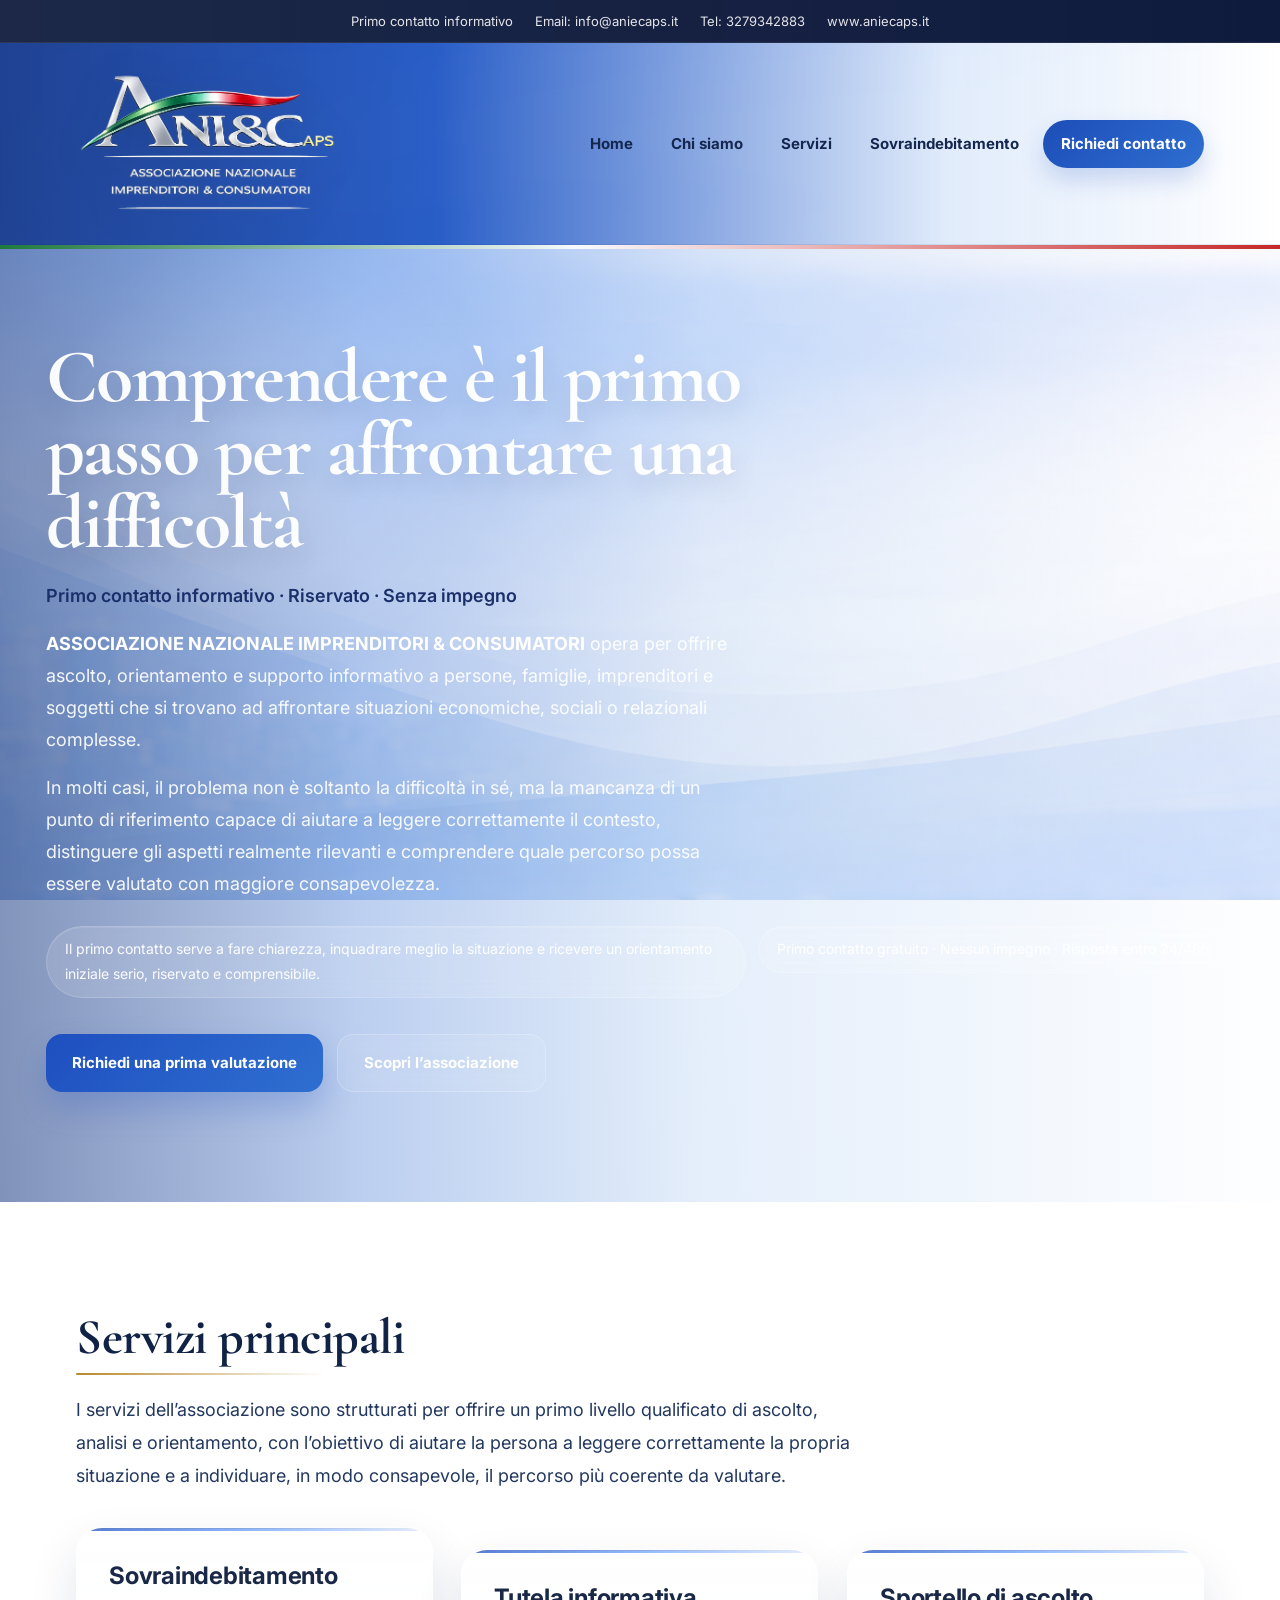
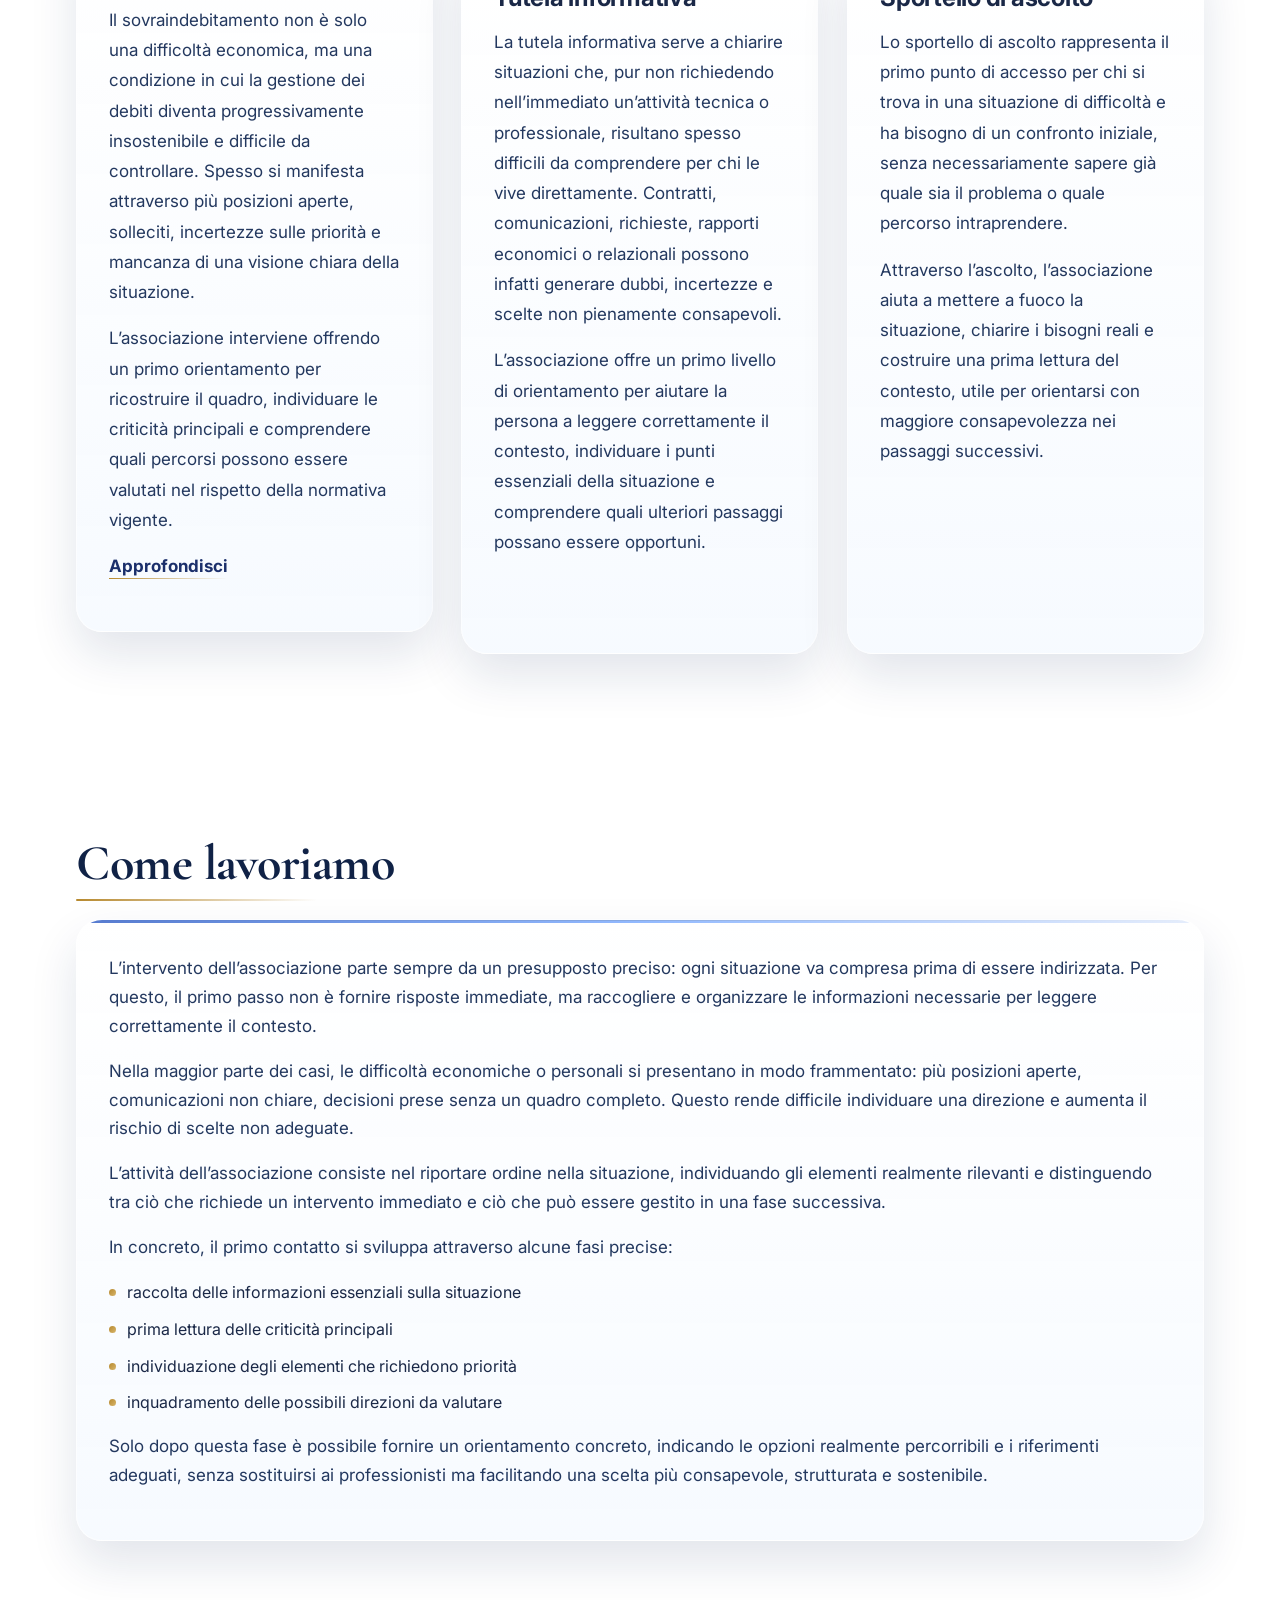
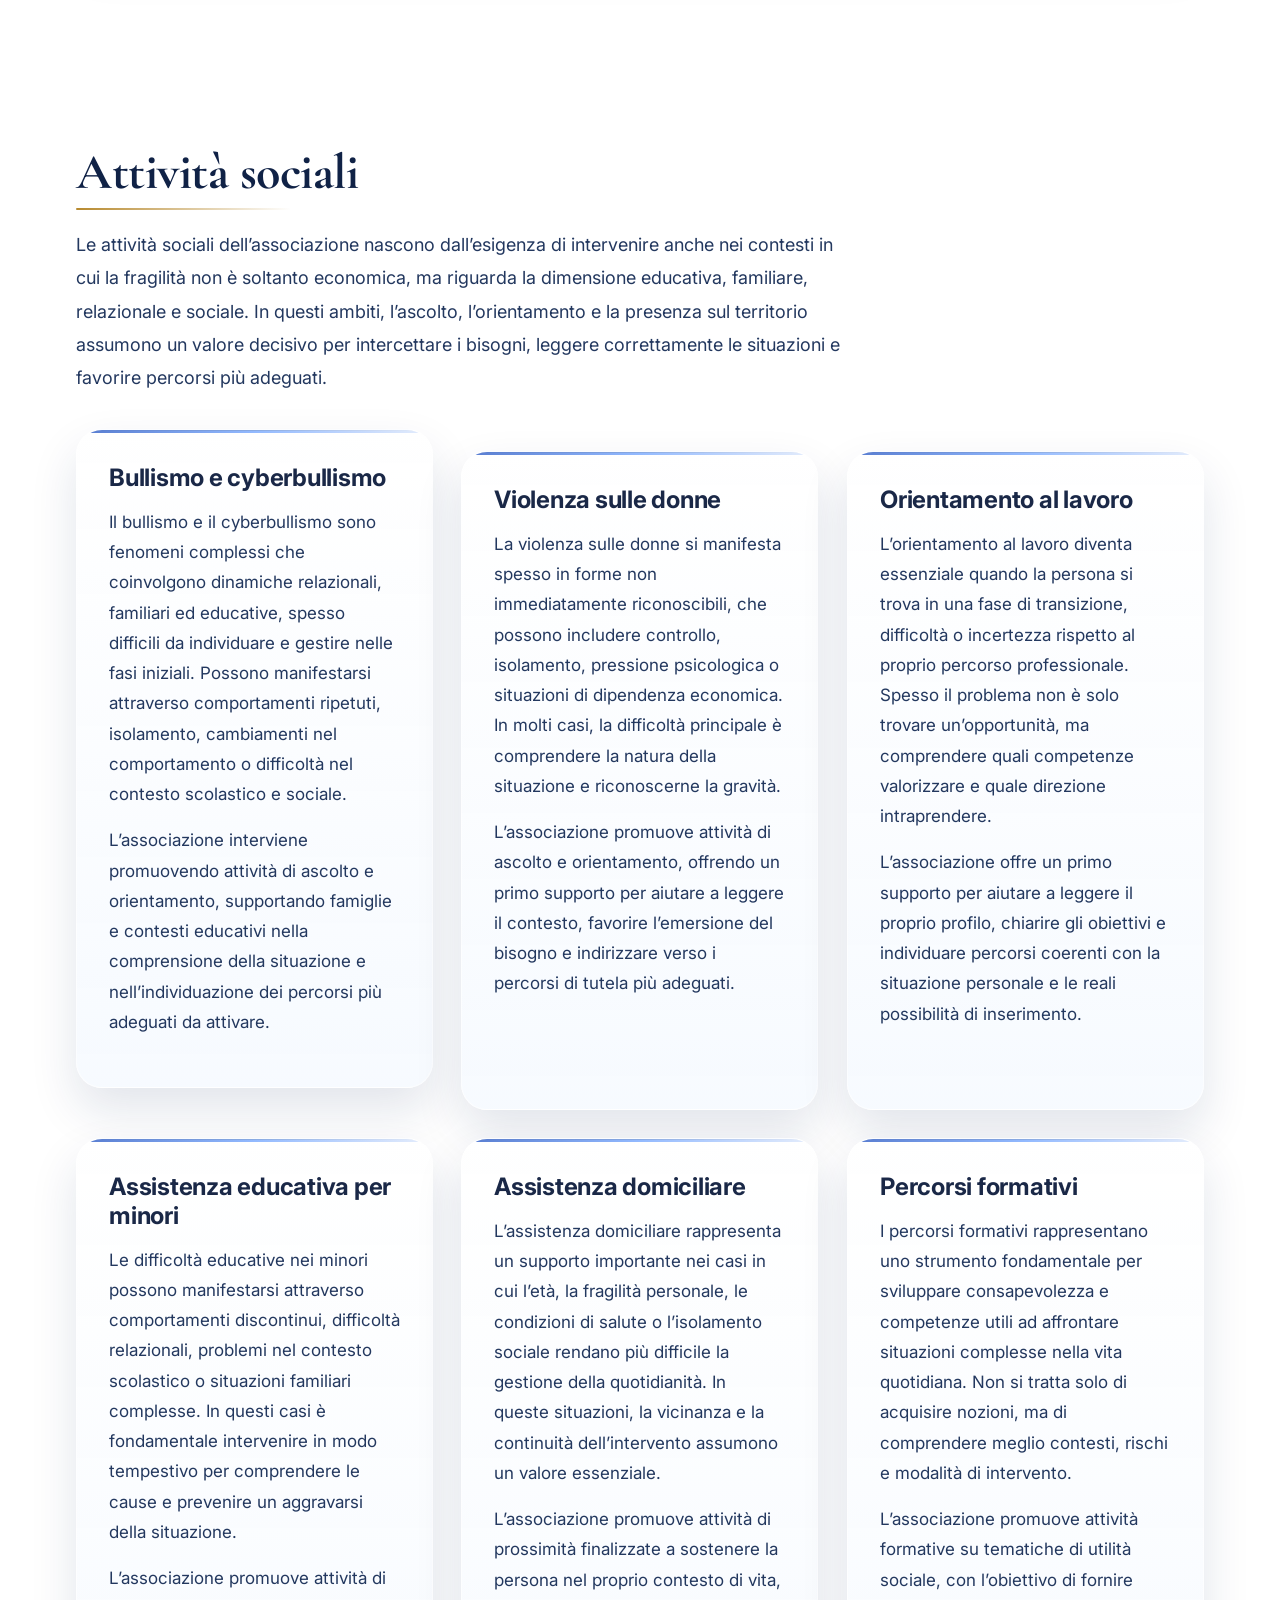
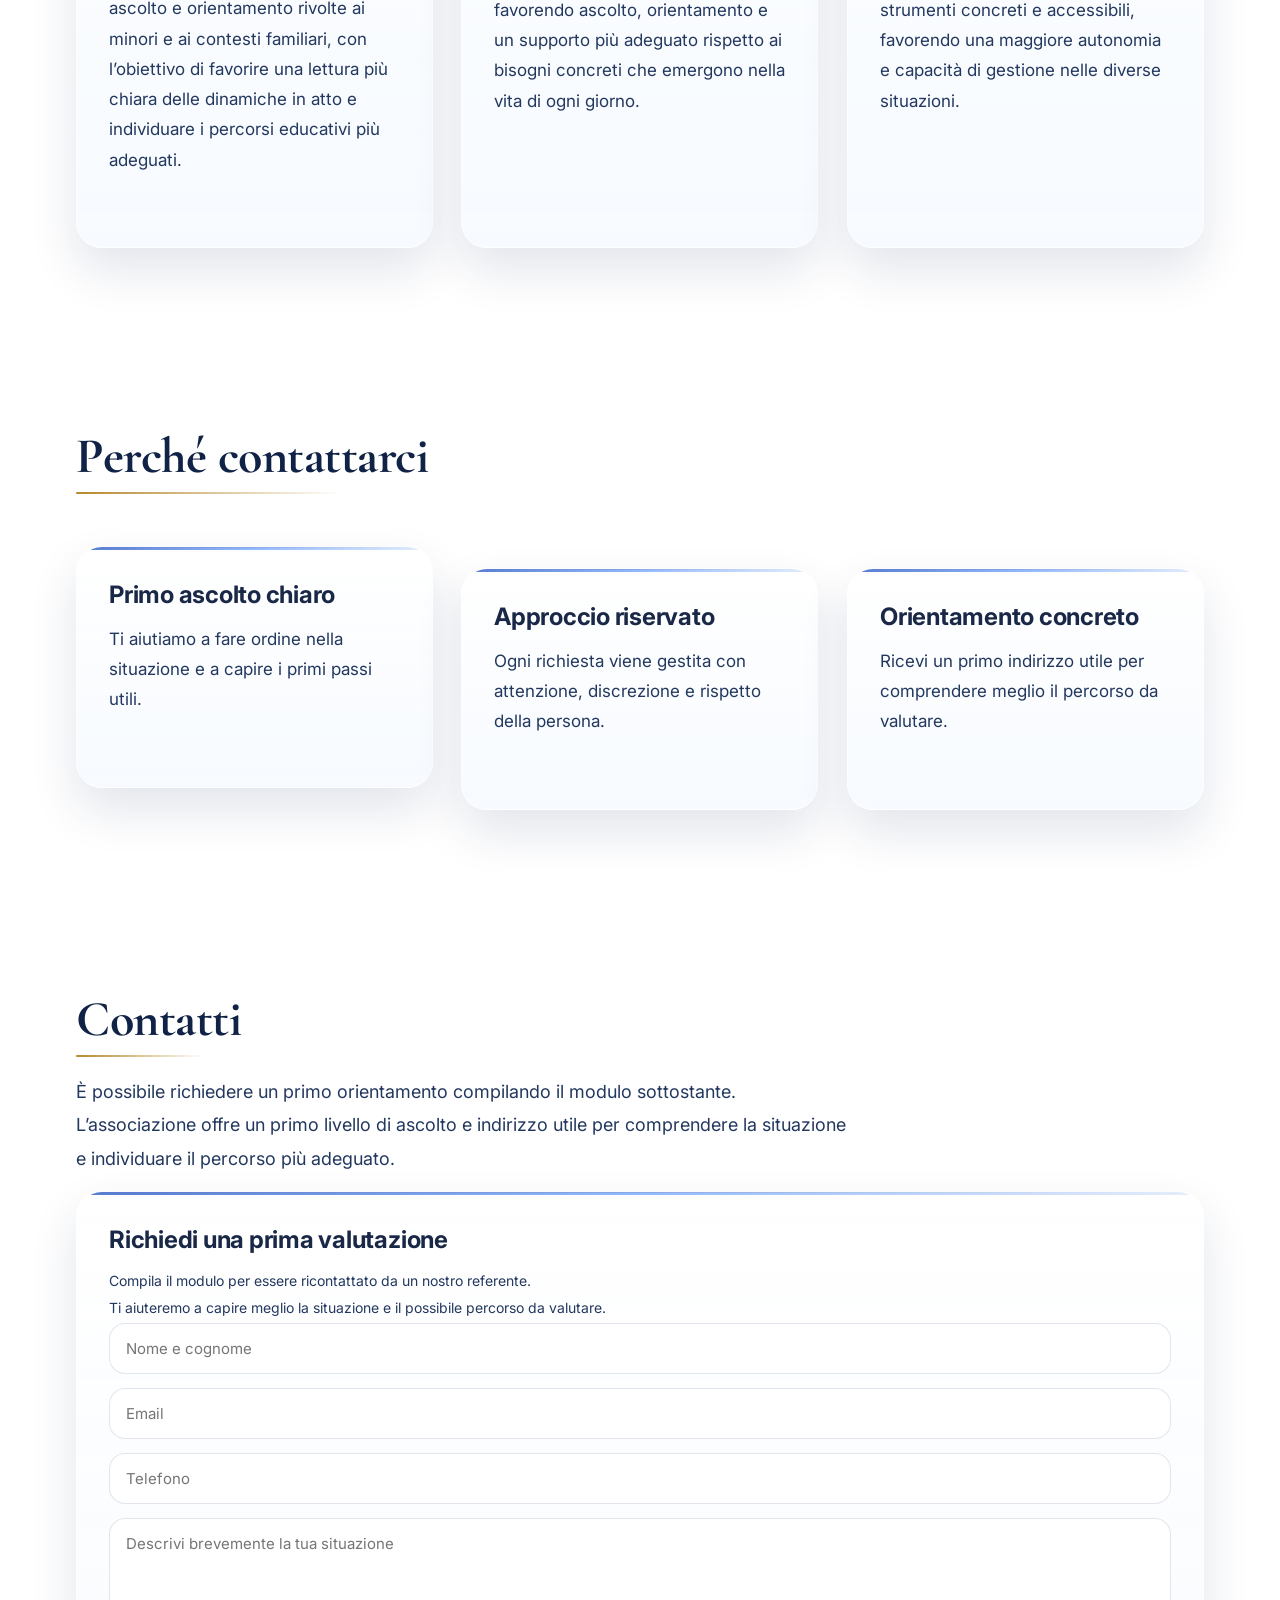
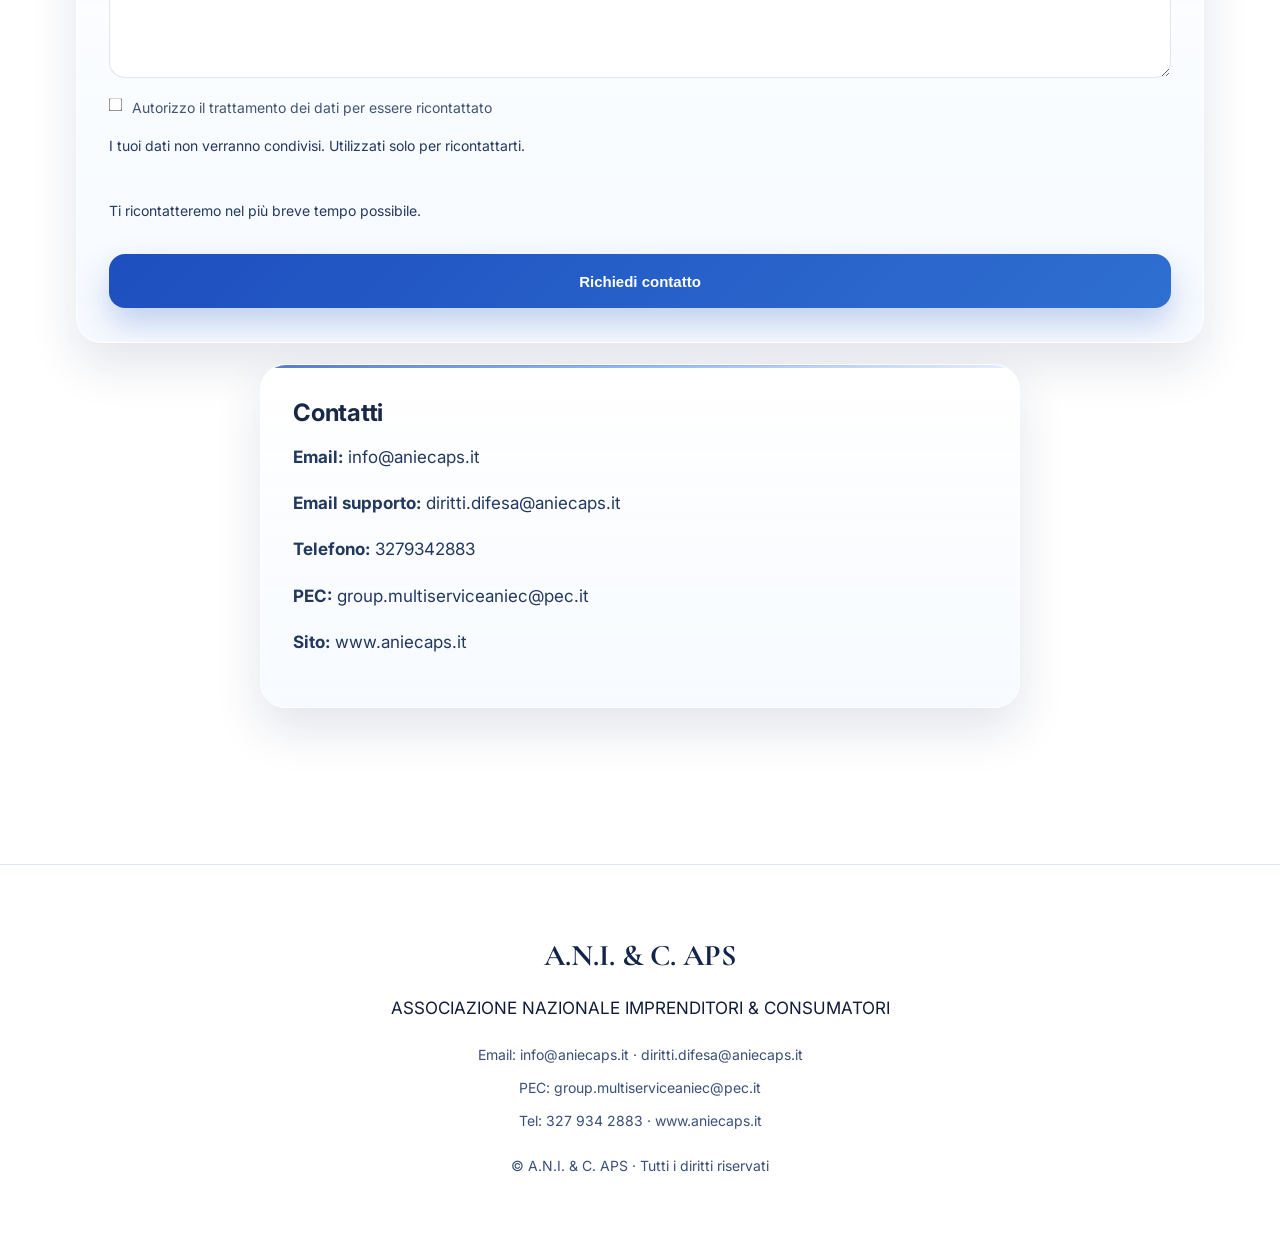
==== index.html @ 091a248f "Update index.html" ====
<!DOCTYPE html>
<html lang="it">
<head>
  <meta charset="UTF-8">
  <title>A.N.I. & C. APS</title>
  <meta name="description" content="A.N.I. & C. APS offre ascolto, orientamento e supporto informativo per imprenditori, consumatori e persone in situazioni di difficoltà sociale ed economica.">
  <meta name="viewport" content="width=device-width, initial-scale=1.0">
  <link rel="icon" type="image/png" href="./favicon.png">
  <link rel="preconnect" href="https://fonts.googleapis.com">
<link rel="preconnect" href="https://fonts.gstatic.com" crossorigin>
<link href="https://fonts.googleapis.com/css2?family=Cormorant+Garamond:wght@500;600;700&family=Inter:wght@300;400;500;600;700&display=swap" rel="stylesheet">
<link rel="stylesheet" href="./style.css">

</head>

<body>
  
<div class="top-bar">
  <div class="container top-bar-inner">
    <span>Primo contatto informativo</span>
    <span>Email: info@aniecaps.it</span>
    <span>Tel: 3279342883</span>
    <span>www.aniecaps.it</span>
  </div>
</div>
  
<header class="site-header">
  <div class="container header-inner">

    <a href="./index.html" class="logo-wrap" aria-label="A.N.I.E.C. APS - Home">
      <img src="./logo-premium-trasparente.png" alt="Logo A.N.I.E.C. APS">
    </a>

    <nav class="main-nav">
      <a href="./index.html">Home</a>
      <a href="./chi-siamo.html">Chi siamo</a>
      <a href="./servizi.html">Servizi</a>
      <a href="./sovraindebitamento.html">Sovraindebitamento</a>
      <a href="./contatti.html" class="nav-cta">Richiedi contatto</a>
    </nav>

  </div>
</header>

<div class="top-accent"></div>

<section class="hero">
  <div class="container">
    <h1>Comprendere è il primo passo per affrontare una difficoltà</h1>

<p style="font-weight:600; color:var(--navy); margin-top:10px;">
  Primo contatto informativo · Riservato · Senza impegno
</p>

<p>
  <strong>ASSOCIAZIONE NAZIONALE IMPRENDITORI &amp; CONSUMATORI</strong>
  opera per offrire ascolto, orientamento e supporto informativo a persone,
  famiglie, imprenditori e soggetti che si trovano ad affrontare situazioni
  economiche, sociali o relazionali complesse.
</p>

<p>
  In molti casi, il problema non è soltanto la difficoltà in sé, ma la mancanza
  di un punto di riferimento capace di aiutare a leggere correttamente il contesto,
  distinguere gli aspetti realmente rilevanti e comprendere quale percorso possa
  essere valutato con maggiore consapevolezza.
</p>

<p class="form-note" style="margin-top:10px;">
  Il primo contatto serve a fare chiarezza, inquadrare meglio la situazione e
  ricevere un orientamento iniziale serio, riservato e comprensibile.
</p>

    <p class="form-note">
  Primo contatto gratuito · Nessun impegno · Risposta entro 24/48h
</p>

<div class="hero-actions">
  <a href="#contatti" class="btn-primary">Richiedi una prima valutazione</a>
  <a href="./chi-siamo.html" class="btn-secondary">Scopri l’associazione</a>
</div>
  </div>
</section>

<section class="section" id="servizi">
  <div class="container">
    <h2>Servizi principali</h2>

    <p class="section-intro">
        I servizi dell’associazione sono strutturati per offrire un primo livello
  qualificato di ascolto, analisi e orientamento, con l’obiettivo di aiutare
  la persona a leggere correttamente la propria situazione e a individuare,
  in modo consapevole, il percorso più coerente da valutare.
    </p>

    <div class="cards-grid-3">

      <div class="card">
        <h3>Sovraindebitamento</h3>
        <p>
  Il sovraindebitamento non è solo una difficoltà economica, ma una condizione
  in cui la gestione dei debiti diventa progressivamente insostenibile e difficile
  da controllare. Spesso si manifesta attraverso più posizioni aperte, solleciti,
  incertezze sulle priorità e mancanza di una visione chiara della situazione.
</p>

<p style="margin-top:10px;">
  L’associazione interviene offrendo un primo orientamento per ricostruire il quadro,
  individuare le criticità principali e comprendere quali percorsi possono essere
  valutati nel rispetto della normativa vigente.
</p>
         <p style="margin-top:16px;">
    <a href="./sovraindebitamento.html" class="text-link">
      Approfondisci
    </a>
  </p>
      </div>

      <div class="card">
        <h3>Tutela informativa</h3>
        <p>
  La tutela informativa serve a chiarire situazioni che, pur non richiedendo
  nell’immediato un’attività tecnica o professionale, risultano spesso difficili
  da comprendere per chi le vive direttamente. Contratti, comunicazioni, richieste,
  rapporti economici o relazionali possono infatti generare dubbi, incertezze e
  scelte non pienamente consapevoli.
</p>

<p style="margin-top:10px;">
  L’associazione offre un primo livello di orientamento per aiutare la persona
  a leggere correttamente il contesto, individuare i punti essenziali della
  situazione e comprendere quali ulteriori passaggi possano essere opportuni.
</p>
      </div>

      <div class="card">
        <h3>Sportello di ascolto</h3>
        <p>
  Lo sportello di ascolto rappresenta il primo punto di accesso per chi
  si trova in una situazione di difficoltà e ha bisogno di un confronto
  iniziale, senza necessariamente sapere già quale sia il problema o
  quale percorso intraprendere.
</p>

<p style="margin-top:10px;">
  Attraverso l’ascolto, l’associazione aiuta a mettere a fuoco la situazione,
  chiarire i bisogni reali e costruire una prima lettura del contesto,
  utile per orientarsi con maggiore consapevolezza nei passaggi successivi.
</p>
      </div>

    </div>
  </div>
</section>

<section class="section">
  <div class="container">

    <h2>Come lavoriamo</h2>

    <div class="card">

  <p style="line-height:1.7;">
    L’intervento dell’associazione parte sempre da un presupposto preciso:
    ogni situazione va compresa prima di essere indirizzata. Per questo,
    il primo passo non è fornire risposte immediate, ma raccogliere e
    organizzare le informazioni necessarie per leggere correttamente il contesto.
  </p>

  <p style="line-height:1.7;">
    Nella maggior parte dei casi, le difficoltà economiche o personali
    si presentano in modo frammentato: più posizioni aperte, comunicazioni
    non chiare, decisioni prese senza un quadro completo. Questo rende
    difficile individuare una direzione e aumenta il rischio di scelte
    non adeguate.
  </p>

  <p style="line-height:1.7;">
    L’attività dell’associazione consiste nel riportare ordine nella situazione,
    individuando gli elementi realmente rilevanti e distinguendo tra ciò che
    richiede un intervento immediato e ciò che può essere gestito in una fase successiva.
  </p>

  <p style="line-height:1.7;">
    In concreto, il primo contatto si sviluppa attraverso alcune fasi precise:
  </p>

  <ul style="line-height:1.8; margin-top:10px;">
    <li>raccolta delle informazioni essenziali sulla situazione</li>
    <li>prima lettura delle criticità principali</li>
    <li>individuazione degli elementi che richiedono priorità</li>
    <li>inquadramento delle possibili direzioni da valutare</li>
  </ul>

  <p style="line-height:1.7; margin-top:15px;">
    Solo dopo questa fase è possibile fornire un orientamento concreto,
    indicando le opzioni realmente percorribili e i riferimenti adeguati,
    senza sostituirsi ai professionisti ma facilitando una scelta più
    consapevole, strutturata e sostenibile.
  </p>

</div>
  </div>
</section>
  
<section class="section" id="attivita">
  <div class="container">
    <h2>Attività sociali</h2>

    <p class="section-intro">
  Le attività sociali dell’associazione nascono dall’esigenza di intervenire
  anche nei contesti in cui la fragilità non è soltanto economica, ma riguarda
  la dimensione educativa, familiare, relazionale e sociale. In questi ambiti,
  l’ascolto, l’orientamento e la presenza sul territorio assumono un valore
  decisivo per intercettare i bisogni, leggere correttamente le situazioni
  e favorire percorsi più adeguati.
</p>

    <div class="cards-grid-3">

      <div class="card">
        <h3>Bullismo e cyberbullismo</h3>
        <p>
  Il bullismo e il cyberbullismo sono fenomeni complessi che coinvolgono
  dinamiche relazionali, familiari ed educative, spesso difficili da
  individuare e gestire nelle fasi iniziali. Possono manifestarsi attraverso
  comportamenti ripetuti, isolamento, cambiamenti nel comportamento o
  difficoltà nel contesto scolastico e sociale.
</p>

<p style="margin-top:10px;">
  L’associazione interviene promuovendo attività di ascolto e orientamento,
  supportando famiglie e contesti educativi nella comprensione della situazione
  e nell’individuazione dei percorsi più adeguati da attivare.
</p>
      </div>

      <div class="card">
        <h3>Violenza sulle donne</h3>
        <p>
  La violenza sulle donne si manifesta spesso in forme non immediatamente
  riconoscibili, che possono includere controllo, isolamento, pressione
  psicologica o situazioni di dipendenza economica. In molti casi, la difficoltà
  principale è comprendere la natura della situazione e riconoscerne la gravità.
</p>

<p style="margin-top:10px;">
  L’associazione promuove attività di ascolto e orientamento, offrendo un primo
  supporto per aiutare a leggere il contesto, favorire l’emersione del bisogno
  e indirizzare verso i percorsi di tutela più adeguati.
</p>
      </div>

      <div class="card">
        <h3>Orientamento al lavoro</h3>
       <p>
  L’orientamento al lavoro diventa essenziale quando la persona si trova
  in una fase di transizione, difficoltà o incertezza rispetto al proprio
  percorso professionale. Spesso il problema non è solo trovare un’opportunità,
  ma comprendere quali competenze valorizzare e quale direzione intraprendere.
</p>

<p style="margin-top:10px;">
  L’associazione offre un primo supporto per aiutare a leggere il proprio
  profilo, chiarire gli obiettivi e individuare percorsi coerenti con la
  situazione personale e le reali possibilità di inserimento.
</p>
      </div>

      <div class="card">
        <h3>Assistenza educativa per minori</h3>
        <p>
  Le difficoltà educative nei minori possono manifestarsi attraverso
  comportamenti discontinui, difficoltà relazionali, problemi nel contesto
  scolastico o situazioni familiari complesse. In questi casi è fondamentale
  intervenire in modo tempestivo per comprendere le cause e prevenire un
  aggravarsi della situazione.
</p>

<p style="margin-top:10px;">
  L’associazione promuove attività di ascolto e orientamento rivolte ai minori
  e ai contesti familiari, con l’obiettivo di favorire una lettura più chiara
  delle dinamiche in atto e individuare i percorsi educativi più adeguati.
</p>
      </div>

      <div class="card">
        <h3>Assistenza domiciliare</h3>
       <p>
  L’assistenza domiciliare rappresenta un supporto importante nei casi in cui
  l’età, la fragilità personale, le condizioni di salute o l’isolamento sociale
  rendano più difficile la gestione della quotidianità. In queste situazioni,
  la vicinanza e la continuità dell’intervento assumono un valore essenziale.
</p>

<p style="margin-top:10px;">
  L’associazione promuove attività di prossimità finalizzate a sostenere la persona
  nel proprio contesto di vita, favorendo ascolto, orientamento e un supporto più
  adeguato rispetto ai bisogni concreti che emergono nella vita di ogni giorno.
</p>
      </div>

      <div class="card">
        <h3>Percorsi formativi</h3>
       <p>
  I percorsi formativi rappresentano uno strumento fondamentale per sviluppare
  consapevolezza e competenze utili ad affrontare situazioni complesse nella vita
  quotidiana. Non si tratta solo di acquisire nozioni, ma di comprendere meglio
  contesti, rischi e modalità di intervento.
</p>

<p style="margin-top:10px;">
  L’associazione promuove attività formative su tematiche di utilità sociale,
  con l’obiettivo di fornire strumenti concreti e accessibili, favorendo una
  maggiore autonomia e capacità di gestione nelle diverse situazioni.
</p>
      </div>

    </div>
  </div>
</section>
<section class="section">
  <div class="container">
    <h2>Perché contattarci</h2>

    <div class="cards-grid-3">
      <div class="card">
        <h3>Primo ascolto chiaro</h3>
        <p>
          Ti aiutiamo a fare ordine nella situazione e a capire i primi passi utili.
        </p>
      </div>

      <div class="card">
        <h3>Approccio riservato</h3>
        <p>
          Ogni richiesta viene gestita con attenzione, discrezione e rispetto della persona.
        </p>
      </div>

      <div class="card">
        <h3>Orientamento concreto</h3>
        <p>
          Ricevi un primo indirizzo utile per comprendere meglio il percorso da valutare.
        </p>
      </div>
    </div>
  </div>
</section>
  
<section class="section" id="contatti">
  <div class="container">
    <h2>Contatti</h2>

    <p class="section-intro">
      È possibile richiedere un primo orientamento compilando il modulo sottostante.
      L’associazione offre un primo livello di ascolto e indirizzo utile per comprendere
      la situazione e individuare il percorso più adeguato.
    </p>

    <div class="card">
     <h3>Richiedi una prima valutazione</h3>
     <p class="form-note">
      Compila il modulo per essere ricontattato da un nostro referente.
     </p>
      <p class="form-note">
     Ti aiuteremo a capire meglio la situazione e il possibile percorso da valutare.
    </p>

      <form class="contact-form" action="https://formspree.io/f/mrerenzq" method="POST">

  <input type="hidden" name="_next" value="https://www.aniecaps.it/grazie.html">
  <input type="hidden" name="_subject" value="Nuova richiesta dal sito ANIC APS">
  <input type="text" name="_gotcha" style="display:none">

 <input type="text" name="nome" placeholder="Nome e cognome" required>
<input type="email" name="email" placeholder="Email" required>
<input type="tel" name="telefono" placeholder="Telefono" required>
<textarea name="messaggio" placeholder="Descrivi brevemente la tua situazione" rows="5" required></textarea>

  <label class="form-privacy">

  <input type="checkbox" name="privacy" required>

  Autorizzo il trattamento dei dati per essere ricontattato

</label>

<p class="footer-small">
  I tuoi dati non verranno condivisi. Utilizzati solo per ricontattarti.
</p>

<p class="form-note" style="margin-top:10px; margin-bottom:0;">
  Ti ricontatteremo nel più breve tempo possibile.
</p>

<button type="submit" class="btn-primary" style="margin-top:16px;">
  Richiedi contatto
</button>

</form>
    </div>

    <div class="card center-box">

  <h3>Contatti</h3>

  <p><strong>Email:</strong> info@aniecaps.it</p>
  <p><strong>Email supporto:</strong> diritti.difesa@aniecaps.it</p>
  <p><strong>Telefono:</strong> 3279342883</p>
  <p><strong>PEC:</strong> group.multiserviceaniec@pec.it</p>
  <p><strong>Sito:</strong> www.aniecaps.it</p>

</div>

  </div>
</section>

<footer class="site-footer">
  <div class="container">

    <p class="footer-brand">A.N.I. &amp; C. APS</p>

    <p style="max-width:700px; margin:10px auto 20px;">
      ASSOCIAZIONE NAZIONALE IMPRENDITORI &amp; CONSUMATORI
    </p>

    <p class="footer-small">
      Email: info@aniecaps.it · diritti.difesa@aniecaps.it
    </p>

    <p class="footer-small">
      PEC: group.multiserviceaniec@pec.it
    </p>

    <p class="footer-small">
      Tel: 327 934 2883 · www.aniecaps.it
    </p>

    <p class="footer-small" style="margin-top:20px;">
      © A.N.I. &amp; C. APS · Tutti i diritti riservati
    </p>

  </div>
</footer>

</body>
</html>
---- style.css ----
:root {
  --navy: #1b2f6b;
  --navy-2: #243d88;
  --navy-dark: #0f1b3d;
  --gold: #b7892e;
  --gold-soft: #d7b56c;
  --green: #1f7a3e;
  --red: #c62828;
  --paper: #f6f7fb;
  --paper-2: #eef1f7;
  --text: #101c36;
  --muted: #425474;
  --line: #d8deeb;
  --white: #ffffff;
  --shadow-soft: 0 14px 34px rgba(15, 27, 61, 0.08);
  --shadow-medium: 0 22px 54px rgba(15, 27, 61, 0.12);
  --shadow-strong: 0 30px 70px rgba(15, 27, 61, 0.18);
  --radius: 22px;
  --radius-lg: 30px;
  --max-width: 1180px;
}

* {
  box-sizing: border-box;
}

html {
  scroll-behavior: smooth;
}

body {
  margin: 0;
  font-family: 'Inter', sans-serif;
  color: var(--text);
  background: url("./sfondo-anic.png") no-repeat center top fixed;
  background-size: cover;
  line-height: 1.72;
}

img {
  max-width: 100%;
  display: block;
}

.container {
  width: 100%;
  max-width: var(--max-width);
  margin: 0 auto;
  padding: 0 26px;
}

.section {
  position: relative;
  padding: 110px 0 96px;
}

.section .container {
  position: relative;
  z-index: 2;
}

.section .container {
  position: relative;
  z-index: 2;
}

.section:nth-of-type(even) {
  background:
    linear-gradient(180deg, rgba(255,255,255,0.06), rgba(255,255,255,0.00));
}

h1, h2, h3 {
  margin-top: 0;
  color: #13244a;
}

h1 {
  font-family: 'Cormorant Garamond', serif;
  font-size: clamp(46px, 7vw, 76px);
  line-height: 0.96;
  letter-spacing: -0.02em;
  margin-bottom: 20px;
  max-width: 11ch;
}

h2 {
  font-family: 'Cormorant Garamond', serif;
  font-size: clamp(34px, 4.2vw, 50px);
  line-height: 1.02;
  letter-spacing: -0.01em;
  margin-bottom: 18px;
  color: #102246;
  text-shadow: 0 1px 0 rgba(255,255,255,0.42);
}

h3 {
  font-size: 24px;
  line-height: 1.2;
  margin-bottom: 12px;
}

p {
  font-size: 17px;
  line-height: 1.78;
  margin: 0 0 16px;
  color: var(--text);
}

ul {
  padding-left: 20px;
  margin: 16px 0 0;
}

li {
  margin-bottom: 8px;
}

.section-intro {
  max-width: 780px;
  color: #2b4067;
  font-size: 18px;
  line-height: 1.85;
}

.top-bar {
  background:
    linear-gradient(90deg, rgba(255,255,255,0.06), rgba(255,255,255,0)),
    var(--navy-dark);
  color: rgba(255,255,255,0.88);
  font-size: 13px;
  border-bottom: 1px solid rgba(255,255,255,0.08);
}

.top-bar-inner {
  display: flex;
  justify-content: center;
  align-items: center;
  gap: 22px;
  padding: 10px 24px;
  flex-wrap: wrap;
  text-align: center;
}

header.site-header,
.site-header {
  position: sticky;
  top: 0;
  z-index: 1000;
  background:
    linear-gradient(90deg, rgba(24, 58, 140, 0.94) 0%, rgba(28, 83, 194, 0.92) 34%, rgba(222, 234, 251, 0.92) 74%, rgba(255,255,255,0.96) 100%);
  border-bottom: 1px solid rgba(27, 47, 107, 0.10);
  backdrop-filter: blur(10px);
  }

.header-inner {
  display: flex;
  justify-content: space-between;
  align-items: center;
  gap: 28px;
  padding: 22px 26px;
}

.logo-wrap {
  display: inline-flex;
  align-items: center;
  justify-content: center;
  padding: 4px 0;
  border-radius: 0;
  background: transparent;
  box-shadow: none;
  border: none;
}

.logo-wrap img {
  max-width: 260px;
  height: auto;
  display: block;
  filter: drop-shadow(0 10px 22px rgba(7, 18, 45, 0.16));
}

.main-nav {
  display: flex;
  gap: 10px;
  align-items: center;
  flex-wrap: wrap;
}

.main-nav a {
  position: relative;
  text-decoration: none;
  color: #14284f;
  font-weight: 700;
  font-size: 15px;
  padding: 11px 14px;
  border-radius: 999px;
  transition: color 0.25s ease, background 0.25s ease, transform 0.25s ease;
}

.main-nav a:hover {
  color: #0f2a63;
  background: rgba(255,255,255,0.34);
  transform: translateY(-1px);
}

.main-nav a::after {
  content: "";
  position: absolute;
  left: 50%;
  bottom: 6px;
  transform: translateX(-50%);
  width: 0;
  height: 2px;
  border-radius: 999px;
  background: linear-gradient(90deg, var(--gold), var(--gold-soft));
  transition: width 0.25s ease;
}

.main-nav a:hover::after {
  width: 46%;
}

.main-nav .nav-cta {
  background: linear-gradient(135deg, #1d4db8, #2f6fd1);
  color: #fff;
  box-shadow: 0 12px 24px rgba(30, 79, 191, 0.20);
  padding: 11px 18px;
}

.main-nav .nav-cta:hover {
  color: #fff;
  background: linear-gradient(135deg, #162553, var(--navy));
}

.main-nav .nav-cta::after {
  display: none;
}

.top-accent {
  height: 4px;
  background: linear-gradient(90deg, var(--green) 0%, rgba(255,255,255,0.8) 45%, var(--red) 100%);
}

/* HERO PREMIUM */
.hero {
  position: relative;
  overflow: hidden;
  min-height: min(82vh, 820px);
  display: flex;
  align-items: center;
  color: #fff;
  background:
    linear-gradient(90deg, rgba(17, 50, 125, 0.54) 0%, rgba(52, 110, 210, 0.34) 28%, rgba(120, 171, 234, 0.20) 55%, rgba(248, 251, 255, 0.16) 100%),
    url("./Copertura del folder ANI&C APS.png") center center / cover no-repeat;
}

.hero::before {
  content: "";
  position: absolute;
  inset: 0;
  background:
    linear-gradient(180deg, rgba(255,255,255,0.08), rgba(255,255,255,0.02)),
    radial-gradient(circle at 22% 20%, rgba(255,255,255,0.20), transparent 18%);
  pointer-events: none;
}

.hero .container {
  position: relative;
  z-index: 2;
  padding-top: 92px;
  padding-bottom: 110px;
  max-width: 1240px;
}

.hero .container > *:not(.hero-actions) {
  max-width: 700px;
}

.hero h1 {
  color: rgba(255,255,255,0.96);
  text-shadow: 0 10px 26px rgba(8, 22, 56, 0.12);
  max-width: 12ch;
}

.hero p {
  color: rgba(255,255,255,0.92);
  font-size: 18px;
  max-width: 760px;
}

.hero strong {
  color: #fff;
}

.hero .form-note {
  display: inline-flex;
  align-items: center;
  gap: 8px;
  margin-top: 10px;
  padding: 10px 18px;
  border-radius: 999px;
  font-size: 14px;
  color: rgba(255,255,255,0.96);
  background: rgba(255,255,255,0.12);
  border: 1px solid rgba(255,255,255,0.16);
  box-shadow: inset 0 1px 0 rgba(255,255,255,0.10);
  backdrop-filter: blur(8px);
}

.hero .form-note + .form-note {
  margin-left: 8px;
}

.hero-actions {
  margin-top: 34px;
  display: flex;
  gap: 14px;
  flex-wrap: wrap;
}

.btn-primary,
.btn-secondary,
.cta-button {
  display: inline-flex;
  align-items: center;
  justify-content: center;
  min-height: 54px;
  padding: 15px 26px;
  border-radius: 16px;
  text-decoration: none;
  font-weight: 700;
  font-size: 15px;
  cursor: pointer;
  transition: transform 0.25s ease, box-shadow 0.25s ease, background 0.25s ease, color 0.25s ease, border-color 0.25s ease;
}

.btn-primary,
.cta-button {
  background: linear-gradient(135deg, #1e4fbf, #2f6fd1);
  color: white;
  border: none;
  box-shadow: 0 16px 32px rgba(30, 79, 191, 0.25);
}

.btn-primary:hover,
.cta-button:hover {
  transform: translateY(-2px);
  box-shadow: 0 26px 48px rgba(30, 79, 191, 0.32);
}

.btn-secondary {
  color: #fff;
  border: 1px solid rgba(255,255,255,0.22);
  background: rgba(255,255,255,0.08);
  backdrop-filter: blur(8px);
}

.btn-secondary:hover {
  transform: translateY(-2px);
  background: rgba(255,255,255,0.12);
}

.text-link {
  font-weight: 700;
  color: var(--navy);
  text-decoration: none;
  position: relative;
}

.text-link::after {
  content: "";
  position: absolute;
  left: 0;
  bottom: -3px;
  width: 100%;
  height: 1px;
  background: linear-gradient(90deg, var(--gold), transparent);
}

/* PREMIUM BLOCKS */
.cards-grid-3 {
  display: grid;
  grid-template-columns: repeat(3, 1fr);
  gap: 28px;
  margin-top: 34px;
}

.card {
  position: relative;
  background:
    linear-gradient(180deg, rgba(255,255,255,0.96), rgba(246,250,255,0.92));
  padding: 34px 32px;
  border: 1px solid rgba(255,255,255,0.55);
  border-radius: 26px;
  box-shadow: 0 22px 48px rgba(19, 39, 89, 0.12);
  overflow: hidden;
  backdrop-filter: blur(10px);
  transition: transform 0.3s ease, box-shadow 0.3s ease, border-color 0.3s ease;
}

.card::after {
  content: "";
  position: absolute;
  top: 0;
  left: 0;
  width: 100%;
  height: 3px;
  background: linear-gradient(90deg, #1e4fbf, #6fa3ff, #dfe9fb);
  opacity: 0.75;
}

.card::before {
  content: "";
  position: absolute;
  inset: 0 0 auto 0;
  height: 1px;
  background: linear-gradient(90deg, rgba(183,137,46,0), rgba(183,137,46,0.55), rgba(183,137,46,0));
}

.card:hover {
  transform: translateY(-8px);
  box-shadow: 0 28px 60px rgba(19, 39, 89, 0.18);
  border-color: rgba(30, 79, 191, 0.28);
}

.cards-grid-3 .card {
  height: 100%;
}

.card h3 {
  margin-bottom: 14px;
}

.center-box {
  max-width: 760px;
  margin: 0 auto;
}

.cta-center {
  margin-top: 38px;
  text-align: center;
}

/* Content blocks on internal pages */
.section .card + .card {
  margin-top: 22px;
}

/* lists inside cards */
.card ul {
  margin-top: 18px;
  padding-left: 0;
  list-style: none;
}

.card li {
  position: relative;
  padding-left: 18px;
  color: inherit;
}

.card li::before {
  content: "";
  position: absolute;
  left: 0;
  top: 11px;
  width: 7px;
  height: 7px;
  border-radius: 999px;
  background: linear-gradient(135deg, var(--gold), var(--gold-soft));
}

.cards-grid-3 .card:first-child li::before {
  background: linear-gradient(135deg, #fff, var(--gold-soft));
}

/* Contact / forms */
.contact-form {
  display: grid;
  gap: 14px;
}

.contact-form input,
.contact-form textarea {
  width: 100%;
  padding: 15px 16px;
  border-radius: 16px;
  border: 1px solid rgba(27, 47, 107, 0.12);
  background: #fff;
  font-family: 'Inter', sans-serif;
  font-size: 15px;
  color: var(--text);
  box-shadow: inset 0 1px 0 rgba(255,255,255,0.8);
  transition: border-color 0.25s ease, box-shadow 0.25s ease, transform 0.25s ease;
}

.contact-form textarea {
  resize: vertical;
  min-height: 160px;
}

.contact-form input:focus,
.contact-form textarea:focus {
  outline: none;
  border-color: rgba(27, 47, 107, 0.35);
  box-shadow: 0 0 0 4px rgba(27, 47, 107, 0.08);
}

.form-note {
  font-size: 14px;
  color: var(--muted);
  margin-bottom: 2px;
}

.form-privacy {
  display: flex;
  align-items: flex-start;
  gap: 10px;
  font-size: 14px;
  color: var(--muted);
  margin-top: 4px;
}

.form-privacy input {
  width: auto;
  margin: 2px 0 0;
  transform: scale(1.05);
}

.contact-form button.btn-primary,
.contact-form .btn-primary {
  margin-top: 10px;
}

.site-footer,
footer {
  background: rgba(255, 255, 255, 0.55);
  backdrop-filter: blur(8px);
  color: #1a2a4a;
  text-align: center;
  padding: 56px 20px;
  margin-top: 60px;
  border-top: 1px solid rgba(30, 79, 191, 0.15);
}

.footer-brand {
  font-family: 'Cormorant Garamond', serif;
  font-size: 30px;
  font-weight: 700;
  color: #13244a;
}

.footer-small {
  font-size: 14px;
  color: #3a4f78;
}

.site-footer a,
footer a {
  color: #edf2fb;
  text-decoration: none;
}

.site-footer p,
footer p {
  margin: 8px 0;
}

/* decorative headings */
.section h2 {
  position: relative;
  display: inline-block;
  padding-bottom: 12px;
}

.section h2::after {
  content: "";
  position: absolute;
  left: 0;
  bottom: 0;
  width: 74%;
  height: 2px;
  border-radius: 999px;
  background: linear-gradient(90deg, var(--gold), rgba(183,137,46,0));
}

/* subtle entry motion */
.card,
.btn-primary,
.btn-secondary,
.nav-cta {
  will-change: transform;
}

/* mobile */
@media (max-width: 980px) {
  .header-inner {
    flex-direction: column;
    align-items: stretch;
    padding: 14px 20px;
  }

  .logo-wrap {
    align-self: center;
  }

  .main-nav {
    justify-content: center;
  }

  .hero {
    min-height: auto;
    background-position: center top;
  }

  .hero .container {
    padding-top: 76px;
    padding-bottom: 74px;
  }

  .hero .form-note + .form-note {
    margin-left: 0;
    margin-top: 10px;
  }

  .cards-grid-3 {
    grid-template-columns: 1fr;
  }

  .cards-grid-3 .card:first-child {
    order: -1;
  }

  .section {
    padding: 74px 0;
  }
}

@media (max-width: 768px) {
  .container {
    padding: 0 18px;
  }

  .top-bar-inner {
    gap: 10px;
    padding: 10px 16px;
  }

  .logo-wrap {
    width: 100%;
    max-width: 340px;
    margin: 0 auto;
    padding: 10px 14px;
  }

  .logo-wrap img {
    max-width: 100%;
    max-height: 72px;
  }

  .main-nav {
    gap: 8px;
  }

  .main-nav a {
    font-size: 14px;
    padding: 10px 12px;
  }

  h1 {
    font-size: 48px;
    max-width: 12ch;
  }

  h2 {
    font-size: 36px;
  }

  .hero p {
    font-size: 17px;
  }

  .hero-actions {
    flex-direction: column;
    align-items: stretch;
  }

  .hero-actions a {
    width: 100%;
  }

  .card {
    padding: 28px 24px;
  }

  .contact-form input,
  .contact-form textarea {
    font-size: 16px;
  }

  .contact-form button,
  .contact-form .btn-primary {
    width: 100%;
  }
}

/* reduced motion */
@media (prefers-reduced-motion: reduce) {
  html {
    scroll-behavior: auto;
  }

  * {
    transition: none !important;
    animation: none !important;
  }
}

.card h3,
.card p,
.card li {
  color: #1a2847;
}

.section p,
.section li {
  text-shadow: 0 1px 0 rgba(255,255,255,0.18);
}

.section > .container p,
.section .section-intro,
.section .container > p {
  color: #23385f;
}

.section h2 {
  display: inline-block;
  padding: 0 8px 12px 0;
}

.card h3 {
  letter-spacing: -0.01em;
}
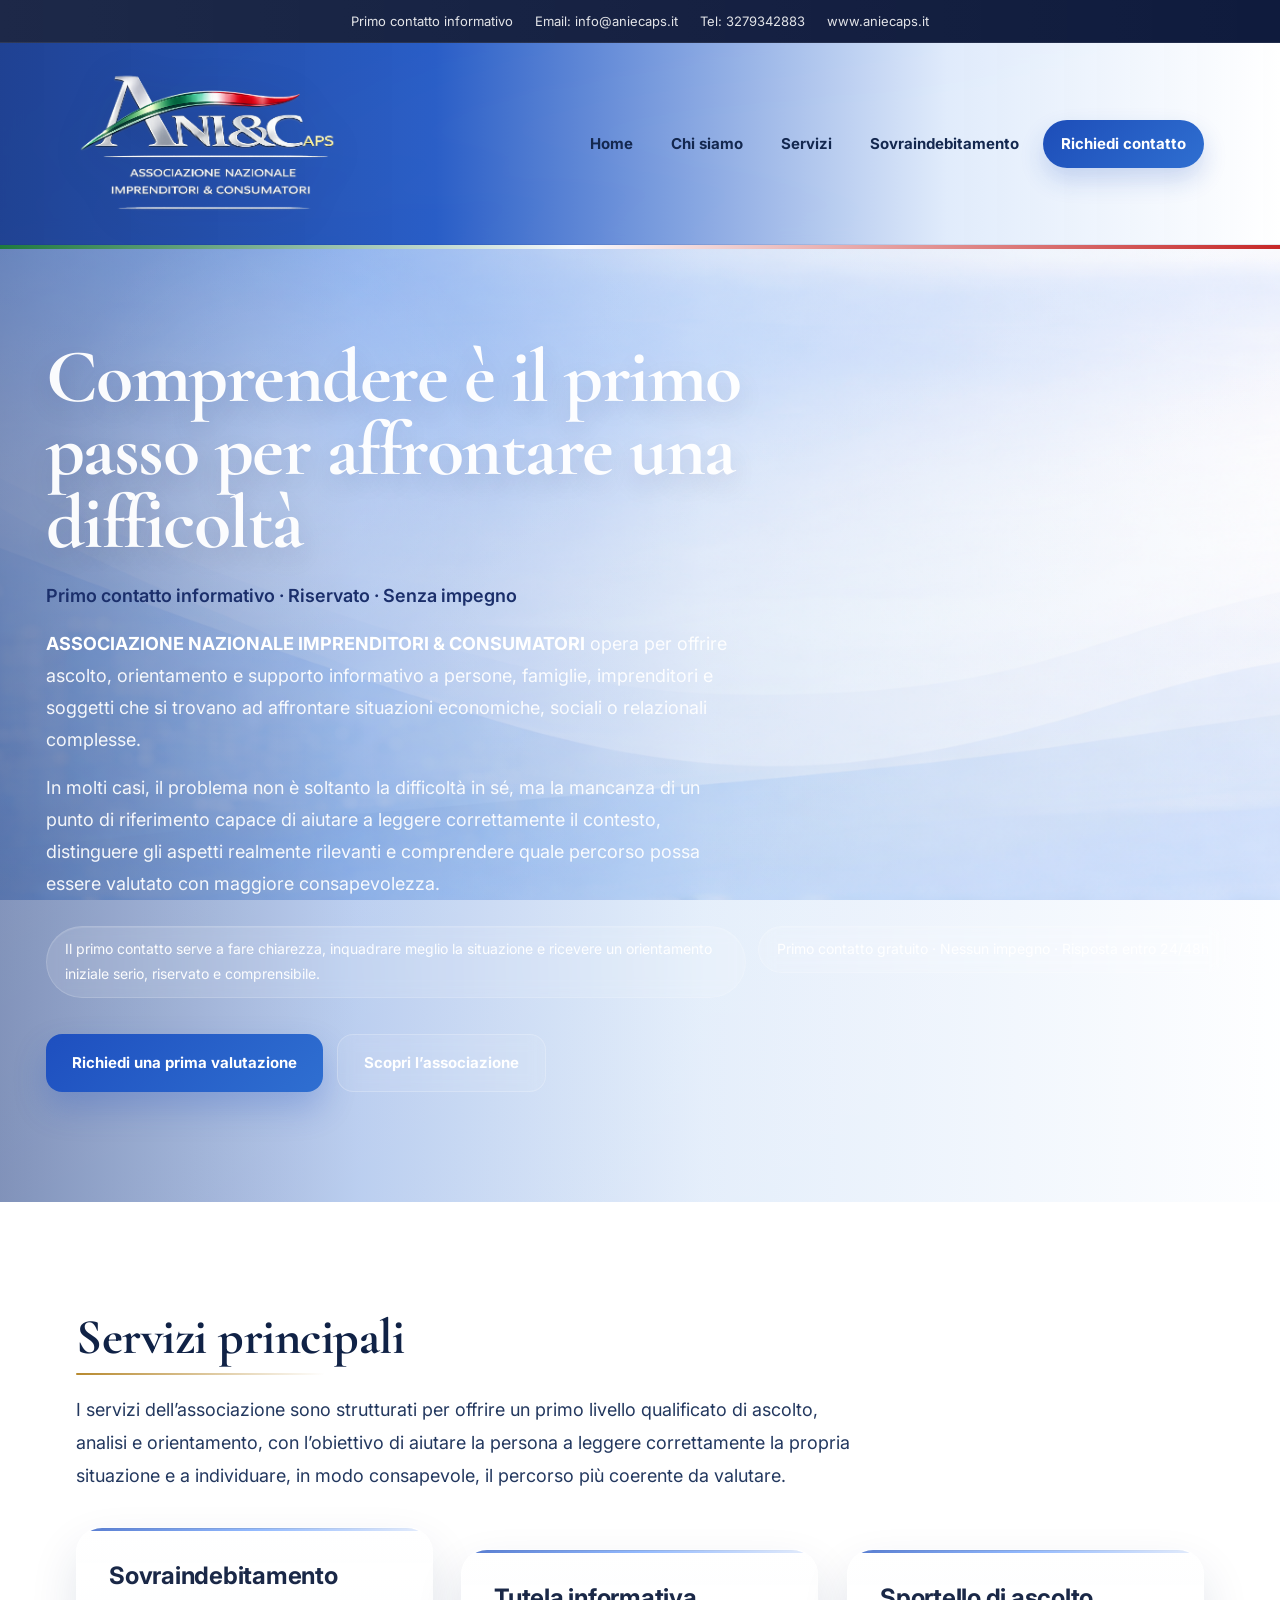
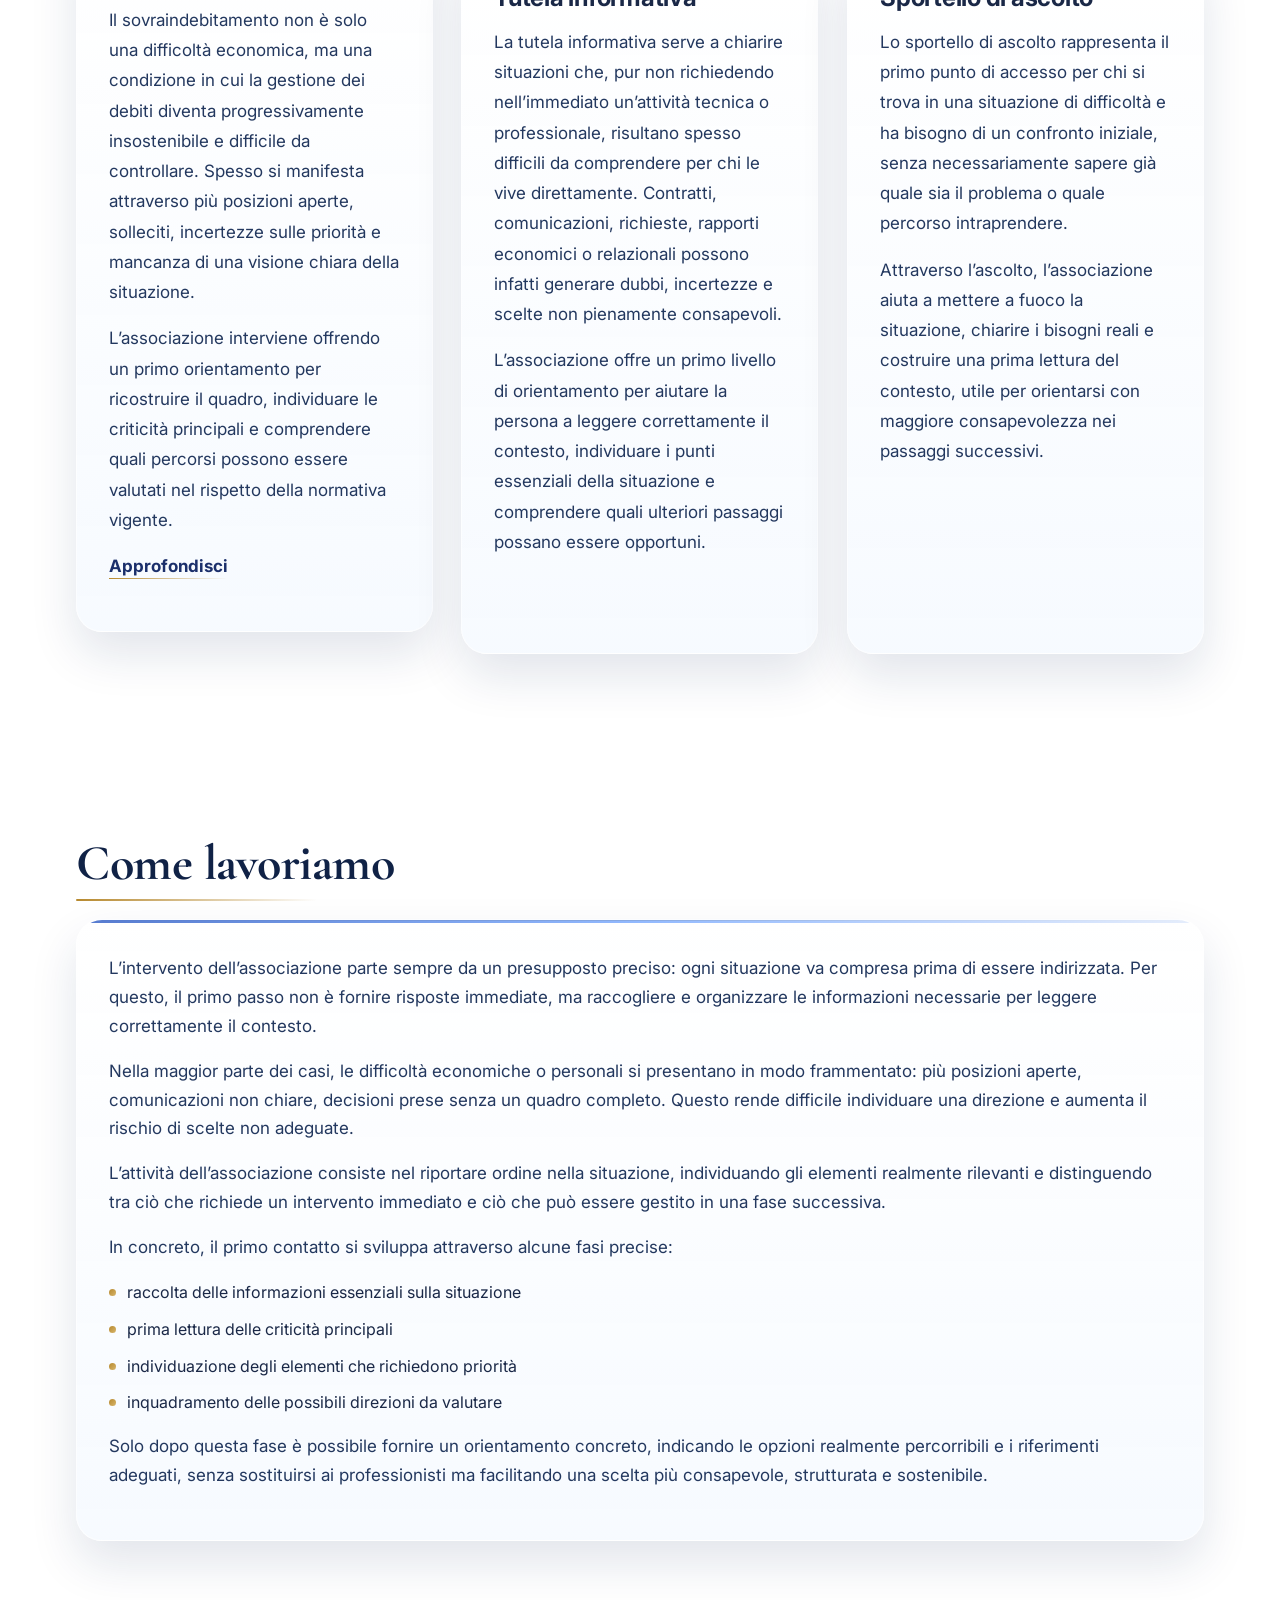
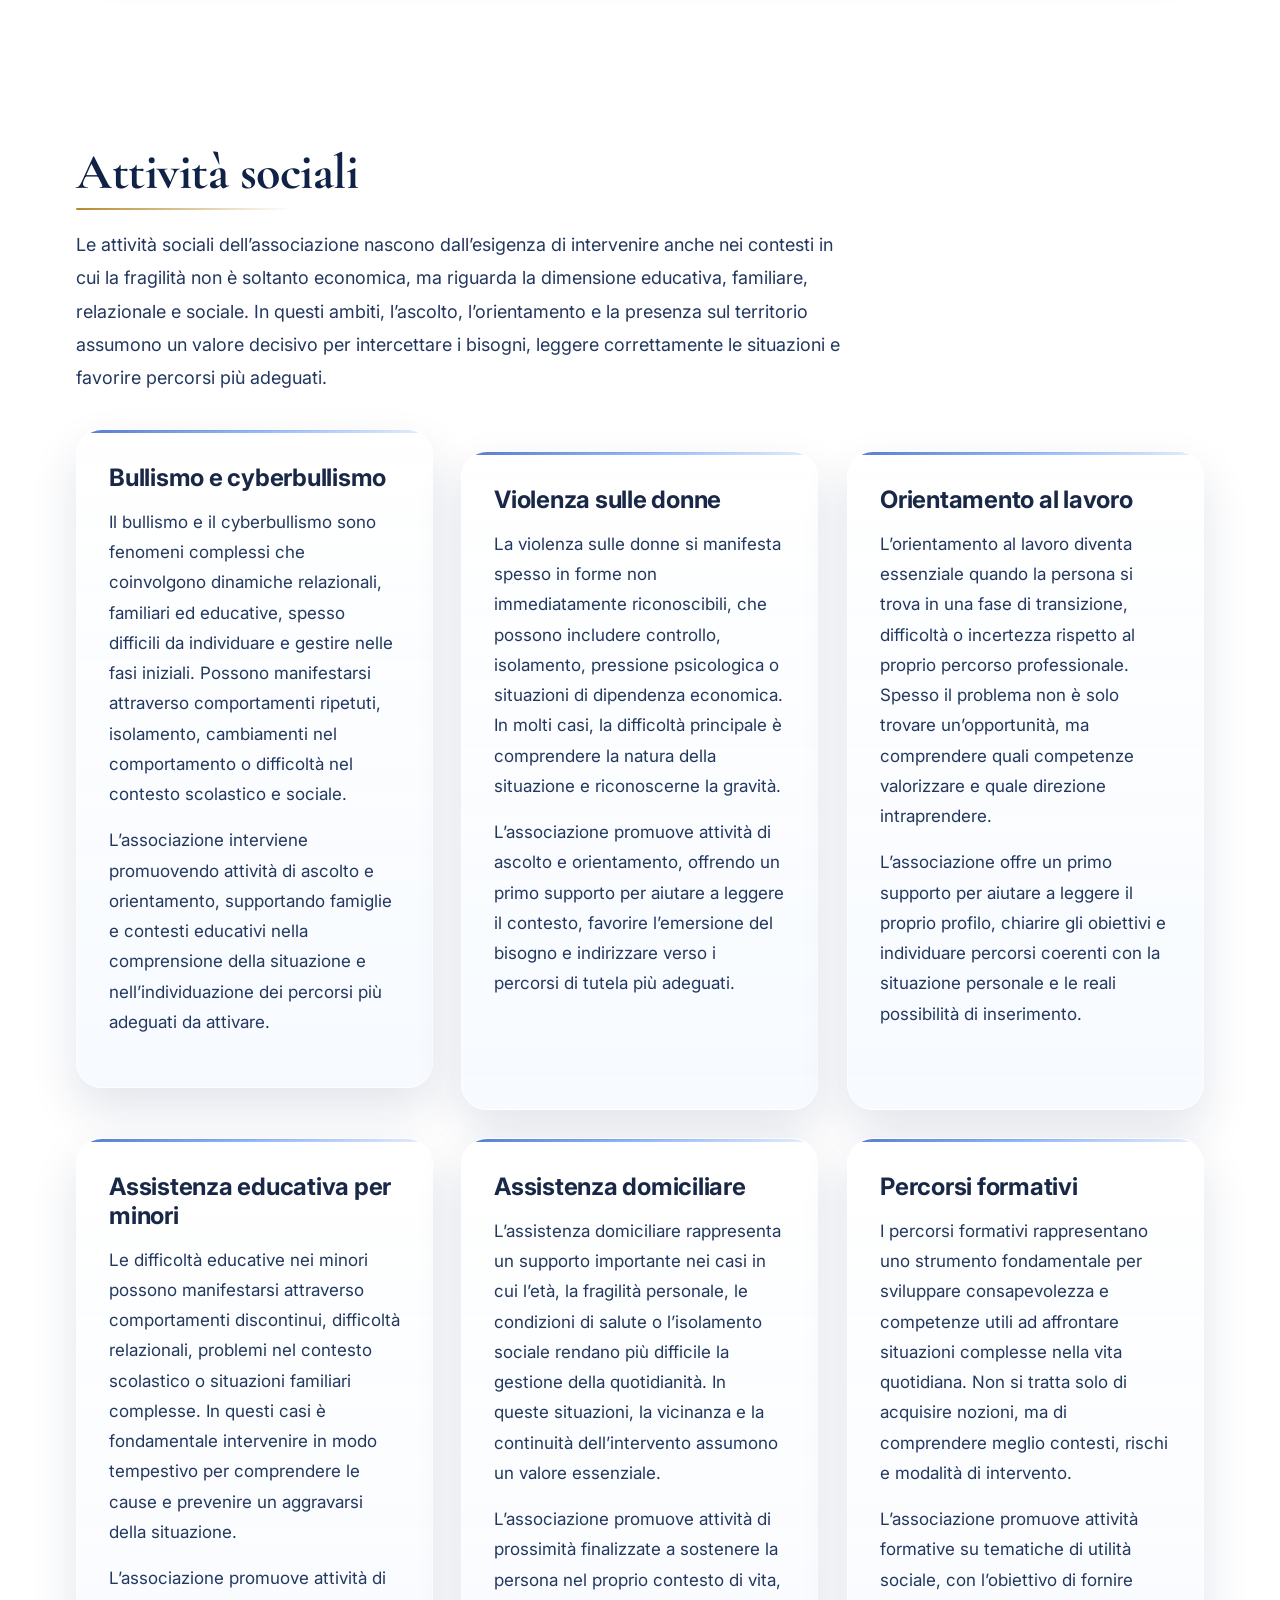
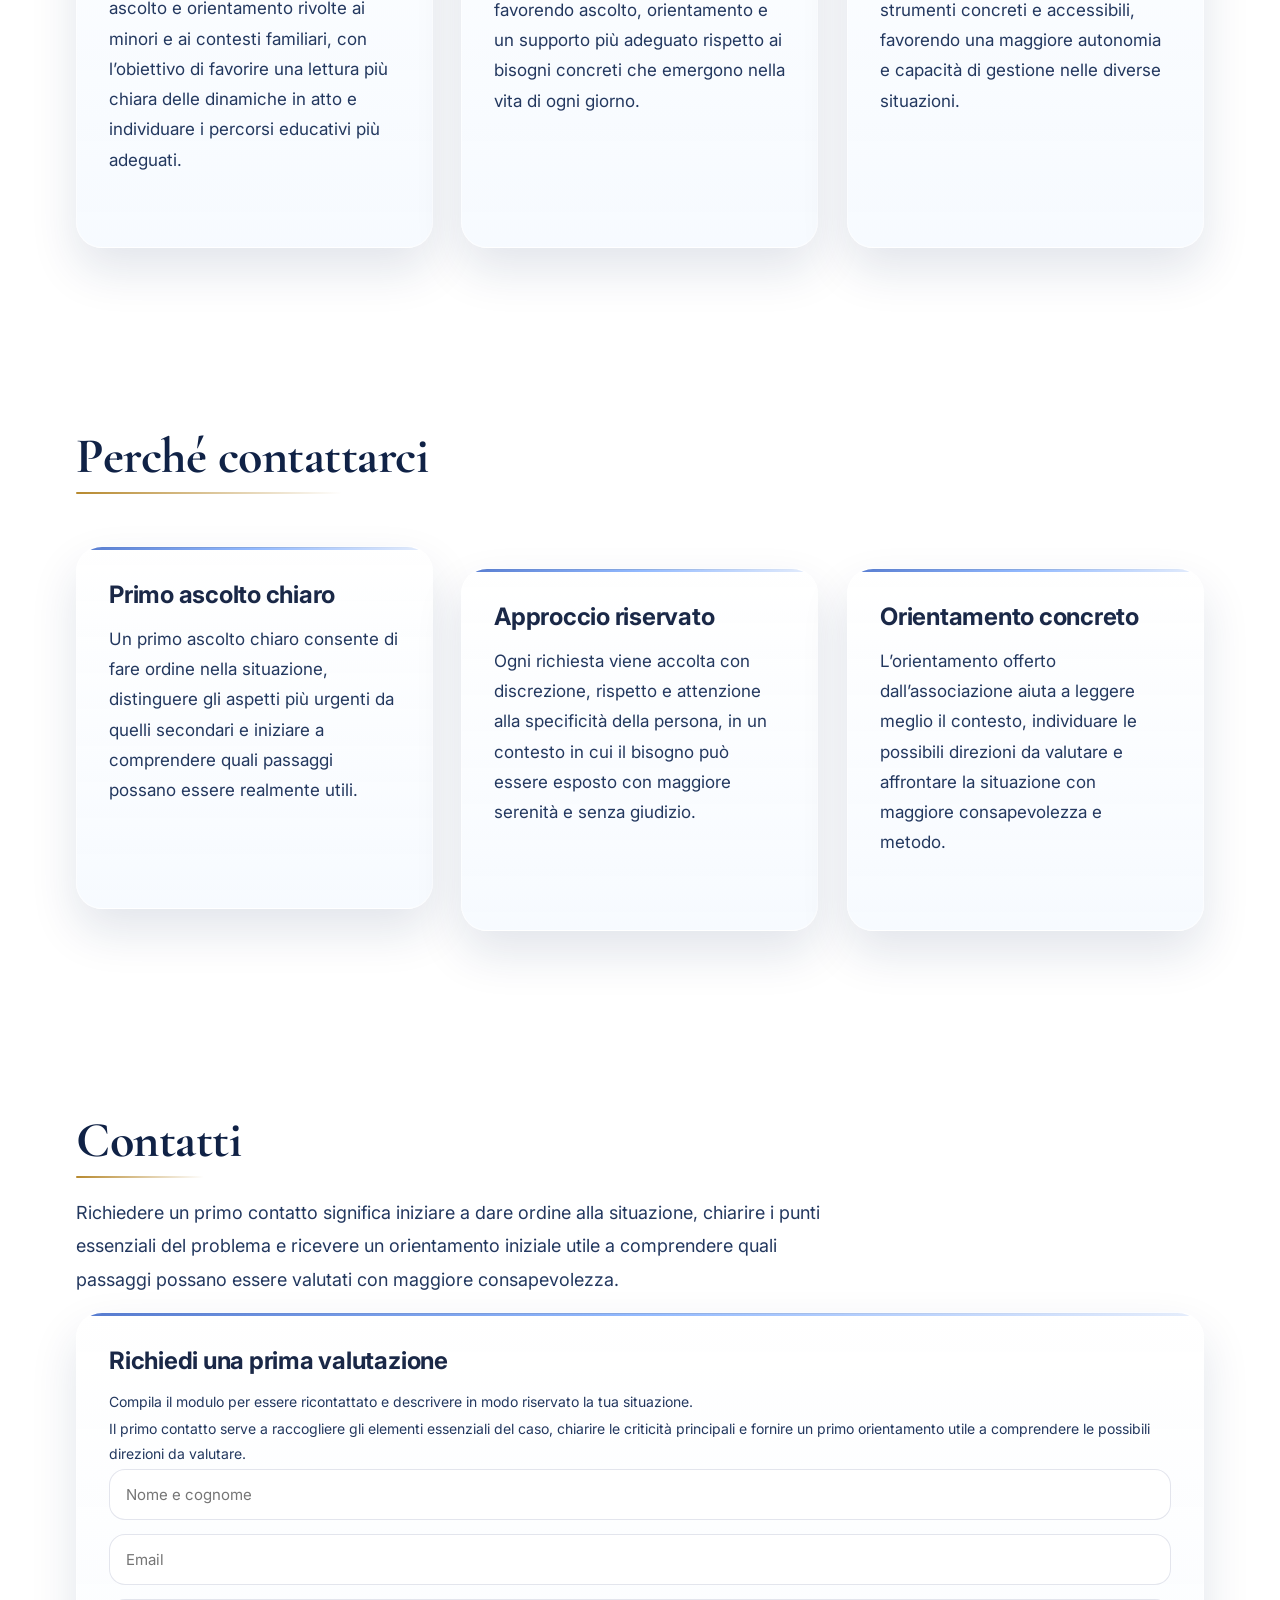
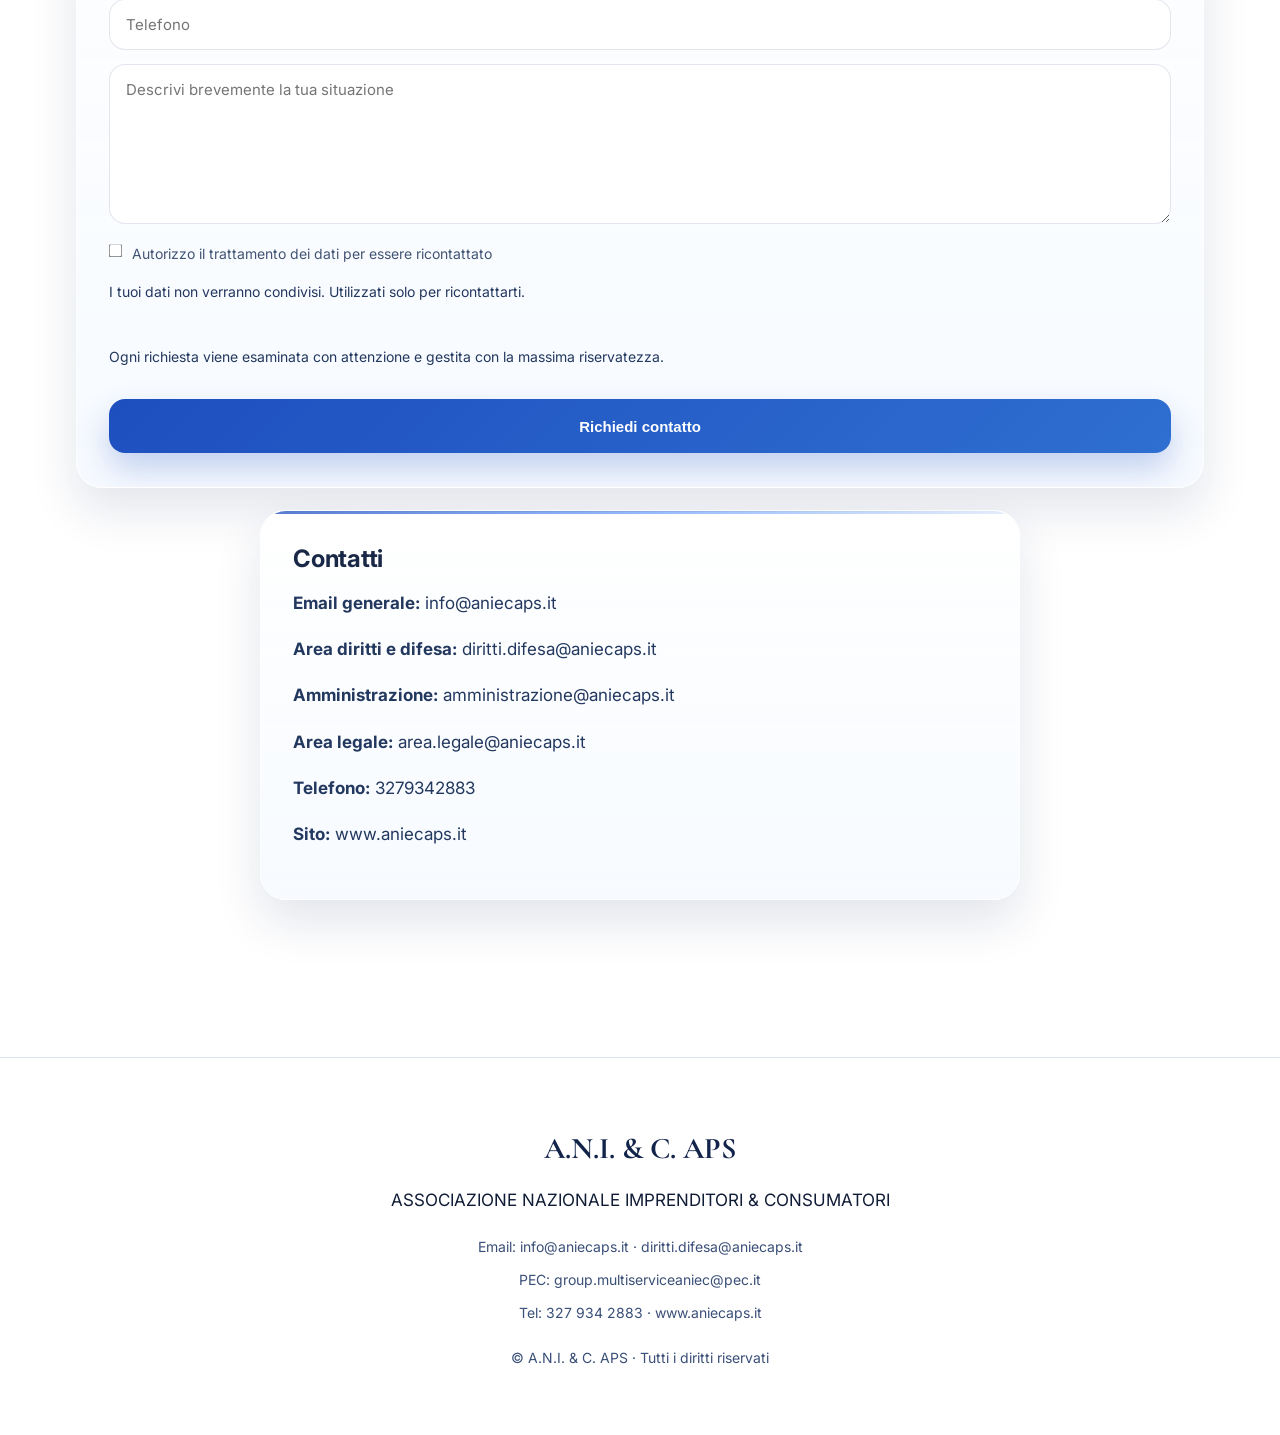
==== commit c04aac9b: "Revise content for clarity and detail in index.html" ====
--- a/index.html
+++ b/index.html
@@ -327,22 +327,28 @@
       <div class="card">
         <h3>Primo ascolto chiaro</h3>
         <p>
-          Ti aiutiamo a fare ordine nella situazione e a capire i primi passi utili.
-        </p>
+  Un primo ascolto chiaro consente di fare ordine nella situazione, distinguere
+  gli aspetti più urgenti da quelli secondari e iniziare a comprendere quali
+  passaggi possano essere realmente utili.
+</p>
       </div>
 
       <div class="card">
         <h3>Approccio riservato</h3>
         <p>
-          Ogni richiesta viene gestita con attenzione, discrezione e rispetto della persona.
-        </p>
+  Ogni richiesta viene accolta con discrezione, rispetto e attenzione alla
+  specificità della persona, in un contesto in cui il bisogno può essere
+  esposto con maggiore serenità e senza giudizio.
+</p>
       </div>
 
       <div class="card">
         <h3>Orientamento concreto</h3>
         <p>
-          Ricevi un primo indirizzo utile per comprendere meglio il percorso da valutare.
-        </p>
+  L’orientamento offerto dall’associazione aiuta a leggere meglio il contesto,
+  individuare le possibili direzioni da valutare e affrontare la situazione
+  con maggiore consapevolezza e metodo.
+</p>
       </div>
     </div>
   </div>
@@ -353,19 +359,23 @@
     <h2>Contatti</h2>
 
     <p class="section-intro">
-      È possibile richiedere un primo orientamento compilando il modulo sottostante.
-      L’associazione offre un primo livello di ascolto e indirizzo utile per comprendere
-      la situazione e individuare il percorso più adeguato.
-    </p>
+  Richiedere un primo contatto significa iniziare a dare ordine alla situazione,
+  chiarire i punti essenziali del problema e ricevere un orientamento iniziale
+  utile a comprendere quali passaggi possano essere valutati con maggiore
+  consapevolezza.
+</p>
 
     <div class="card">
      <h3>Richiedi una prima valutazione</h3>
-     <p class="form-note">
-      Compila il modulo per essere ricontattato da un nostro referente.
-     </p>
-      <p class="form-note">
-     Ti aiuteremo a capire meglio la situazione e il possibile percorso da valutare.
-    </p>
+    <p class="form-note">
+  Compila il modulo per essere ricontattato e descrivere in modo riservato
+  la tua situazione.
+</p>
+<p class="form-note">
+  Il primo contatto serve a raccogliere gli elementi essenziali del caso,
+  chiarire le criticità principali e fornire un primo orientamento utile
+  a comprendere le possibili direzioni da valutare.
+</p>
 
       <form class="contact-form" action="https://formspree.io/f/mrerenzq" method="POST">
 
@@ -391,7 +401,7 @@
 </p>
 
 <p class="form-note" style="margin-top:10px; margin-bottom:0;">
-  Ti ricontatteremo nel più breve tempo possibile.
+  Ogni richiesta viene esaminata con attenzione e gestita con la massima riservatezza.
 </p>
 
 <button type="submit" class="btn-primary" style="margin-top:16px;">
@@ -405,10 +415,11 @@
 
   <h3>Contatti</h3>
 
-  <p><strong>Email:</strong> info@aniecaps.it</p>
-  <p><strong>Email supporto:</strong> diritti.difesa@aniecaps.it</p>
+  <p><strong>Email generale:</strong> info@aniecaps.it</p>
+  <p><strong>Area diritti e difesa:</strong> diritti.difesa@aniecaps.it</p>
+  <p><strong>Amministrazione:</strong> amministrazione@aniecaps.it</p>
+  <p><strong>Area legale:</strong> area.legale@aniecaps.it</p>
   <p><strong>Telefono:</strong> 3279342883</p>
-  <p><strong>PEC:</strong> group.multiserviceaniec@pec.it</p>
   <p><strong>Sito:</strong> www.aniecaps.it</p>
 
 </div>
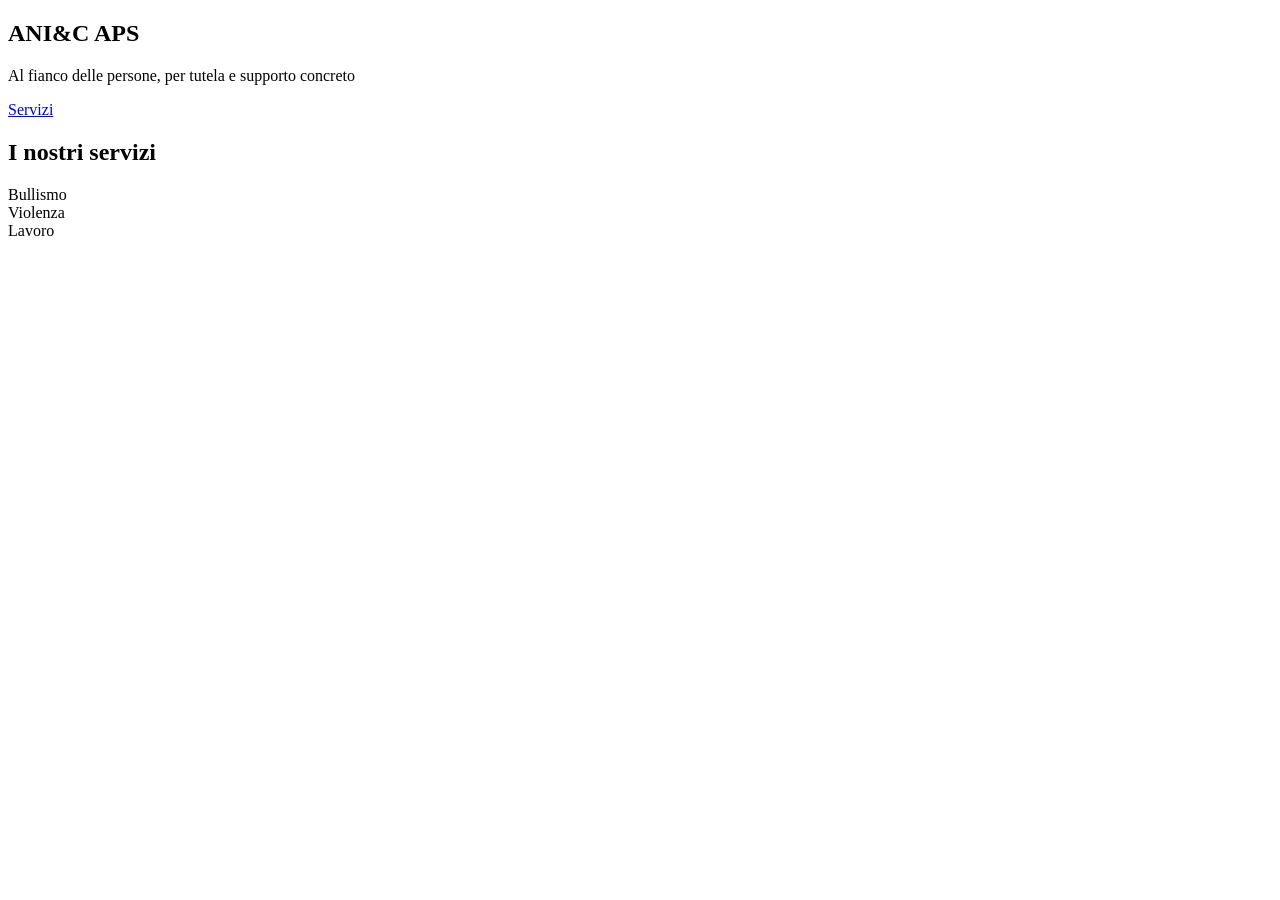
==== commit a429223c: "Refactor index.html structure and content Removed outdated content and updated the structure of the " ====
--- a/index.html
+++ b/index.html
@@ -1,459 +1,29 @@
 <!DOCTYPE html>
 <html lang="it">
 <head>
-  <meta charset="UTF-8">
-  <title>A.N.I. & C. APS</title>
-  <meta name="description" content="A.N.I. & C. APS offre ascolto, orientamento e supporto informativo per imprenditori, consumatori e persone in situazioni di difficoltà sociale ed economica.">
-  <meta name="viewport" content="width=device-width, initial-scale=1.0">
-  <link rel="icon" type="image/png" href="./favicon.png">
-  <link rel="preconnect" href="https://fonts.googleapis.com">
-<link rel="preconnect" href="https://fonts.gstatic.com" crossorigin>
-<link href="https://fonts.googleapis.com/css2?family=Cormorant+Garamond:wght@500;600;700&family=Inter:wght@300;400;500;600;700&display=swap" rel="stylesheet">
-<link rel="stylesheet" href="./style.css">
-
+<meta charset="UTF-8">
+<title>ANI&C APS</title>
+<link rel="stylesheet" href="css/style.css">
 </head>
 
 <body>
-  
-<div class="top-bar">
-  <div class="container top-bar-inner">
-    <span>Primo contatto informativo</span>
-    <span>Email: info@aniecaps.it</span>
-    <span>Tel: 3279342883</span>
-    <span>www.aniecaps.it</span>
-  </div>
-</div>
-  
-<header class="site-header">
-  <div class="container header-inner">
-
-    <a href="./index.html" class="logo-wrap" aria-label="A.N.I.E.C. APS - Home">
-      <img src="./logo-premium-trasparente.png" alt="Logo A.N.I.E.C. APS">
-    </a>
-
-    <nav class="main-nav">
-      <a href="./index.html">Home</a>
-      <a href="./chi-siamo.html">Chi siamo</a>
-      <a href="./servizi.html">Servizi</a>
-      <a href="./sovraindebitamento.html">Sovraindebitamento</a>
-      <a href="./contatti.html" class="nav-cta">Richiedi contatto</a>
-    </nav>
-
-  </div>
-</header>
-
-<div class="top-accent"></div>
 
 <section class="hero">
   <div class="container">
-    <h1>Comprendere è il primo passo per affrontare una difficoltà</h1>
-
-<p style="font-weight:600; color:var(--navy); margin-top:10px;">
-  Primo contatto informativo · Riservato · Senza impegno
-</p>
-
-<p>
-  <strong>ASSOCIAZIONE NAZIONALE IMPRENDITORI &amp; CONSUMATORI</strong>
-  opera per offrire ascolto, orientamento e supporto informativo a persone,
-  famiglie, imprenditori e soggetti che si trovano ad affrontare situazioni
-  economiche, sociali o relazionali complesse.
-</p>
-
-<p>
-  In molti casi, il problema non è soltanto la difficoltà in sé, ma la mancanza
-  di un punto di riferimento capace di aiutare a leggere correttamente il contesto,
-  distinguere gli aspetti realmente rilevanti e comprendere quale percorso possa
-  essere valutato con maggiore consapevolezza.
-</p>
-
-<p class="form-note" style="margin-top:10px;">
-  Il primo contatto serve a fare chiarezza, inquadrare meglio la situazione e
-  ricevere un orientamento iniziale serio, riservato e comprensibile.
-</p>
-
-    <p class="form-note">
-  Primo contatto gratuito · Nessun impegno · Risposta entro 24/48h
-</p>
-
-<div class="hero-actions">
-  <a href="#contatti" class="btn-primary">Richiedi una prima valutazione</a>
-  <a href="./chi-siamo.html" class="btn-secondary">Scopri l’associazione</a>
-</div>
+    <h1>ANI&C APS</h1>
+    <p>Al fianco delle persone, per tutela e supporto concreto</p>
+    <a class="btn primary" href="servizi.html">Servizi</a>
   </div>
 </section>
 
-<section class="section" id="servizi">
-  <div class="container">
-    <h2>Servizi principali</h2>
-
-    <p class="section-intro">
-        I servizi dell’associazione sono strutturati per offrire un primo livello
-  qualificato di ascolto, analisi e orientamento, con l’obiettivo di aiutare
-  la persona a leggere correttamente la propria situazione e a individuare,
-  in modo consapevole, il percorso più coerente da valutare.
-    </p>
-
-    <div class="cards-grid-3">
-
-      <div class="card">
-        <h3>Sovraindebitamento</h3>
-        <p>
-  Il sovraindebitamento non è solo una difficoltà economica, ma una condizione
-  in cui la gestione dei debiti diventa progressivamente insostenibile e difficile
-  da controllare. Spesso si manifesta attraverso più posizioni aperte, solleciti,
-  incertezze sulle priorità e mancanza di una visione chiara della situazione.
-</p>
-
-<p style="margin-top:10px;">
-  L’associazione interviene offrendo un primo orientamento per ricostruire il quadro,
-  individuare le criticità principali e comprendere quali percorsi possono essere
-  valutati nel rispetto della normativa vigente.
-</p>
-         <p style="margin-top:16px;">
-    <a href="./sovraindebitamento.html" class="text-link">
-      Approfondisci
-    </a>
-  </p>
-      </div>
-
-      <div class="card">
-        <h3>Tutela informativa</h3>
-        <p>
-  La tutela informativa serve a chiarire situazioni che, pur non richiedendo
-  nell’immediato un’attività tecnica o professionale, risultano spesso difficili
-  da comprendere per chi le vive direttamente. Contratti, comunicazioni, richieste,
-  rapporti economici o relazionali possono infatti generare dubbi, incertezze e
-  scelte non pienamente consapevoli.
-</p>
-
-<p style="margin-top:10px;">
-  L’associazione offre un primo livello di orientamento per aiutare la persona
-  a leggere correttamente il contesto, individuare i punti essenziali della
-  situazione e comprendere quali ulteriori passaggi possano essere opportuni.
-</p>
-      </div>
-
-      <div class="card">
-        <h3>Sportello di ascolto</h3>
-        <p>
-  Lo sportello di ascolto rappresenta il primo punto di accesso per chi
-  si trova in una situazione di difficoltà e ha bisogno di un confronto
-  iniziale, senza necessariamente sapere già quale sia il problema o
-  quale percorso intraprendere.
-</p>
-
-<p style="margin-top:10px;">
-  Attraverso l’ascolto, l’associazione aiuta a mettere a fuoco la situazione,
-  chiarire i bisogni reali e costruire una prima lettura del contesto,
-  utile per orientarsi con maggiore consapevolezza nei passaggi successivi.
-</p>
-      </div>
-
-    </div>
+<section class="container">
+  <h2>I nostri servizi</h2>
+  <div class="grid">
+    <div class="card">Bullismo</div>
+    <div class="card">Violenza</div>
+    <div class="card">Lavoro</div>
   </div>
 </section>
 
-<section class="section">
-  <div class="container">
-
-    <h2>Come lavoriamo</h2>
-
-    <div class="card">
-
-  <p style="line-height:1.7;">
-    L’intervento dell’associazione parte sempre da un presupposto preciso:
-    ogni situazione va compresa prima di essere indirizzata. Per questo,
-    il primo passo non è fornire risposte immediate, ma raccogliere e
-    organizzare le informazioni necessarie per leggere correttamente il contesto.
-  </p>
-
-  <p style="line-height:1.7;">
-    Nella maggior parte dei casi, le difficoltà economiche o personali
-    si presentano in modo frammentato: più posizioni aperte, comunicazioni
-    non chiare, decisioni prese senza un quadro completo. Questo rende
-    difficile individuare una direzione e aumenta il rischio di scelte
-    non adeguate.
-  </p>
-
-  <p style="line-height:1.7;">
-    L’attività dell’associazione consiste nel riportare ordine nella situazione,
-    individuando gli elementi realmente rilevanti e distinguendo tra ciò che
-    richiede un intervento immediato e ciò che può essere gestito in una fase successiva.
-  </p>
-
-  <p style="line-height:1.7;">
-    In concreto, il primo contatto si sviluppa attraverso alcune fasi precise:
-  </p>
-
-  <ul style="line-height:1.8; margin-top:10px;">
-    <li>raccolta delle informazioni essenziali sulla situazione</li>
-    <li>prima lettura delle criticità principali</li>
-    <li>individuazione degli elementi che richiedono priorità</li>
-    <li>inquadramento delle possibili direzioni da valutare</li>
-  </ul>
-
-  <p style="line-height:1.7; margin-top:15px;">
-    Solo dopo questa fase è possibile fornire un orientamento concreto,
-    indicando le opzioni realmente percorribili e i riferimenti adeguati,
-    senza sostituirsi ai professionisti ma facilitando una scelta più
-    consapevole, strutturata e sostenibile.
-  </p>
-
-</div>
-  </div>
-</section>
-  
-<section class="section" id="attivita">
-  <div class="container">
-    <h2>Attività sociali</h2>
-
-    <p class="section-intro">
-  Le attività sociali dell’associazione nascono dall’esigenza di intervenire
-  anche nei contesti in cui la fragilità non è soltanto economica, ma riguarda
-  la dimensione educativa, familiare, relazionale e sociale. In questi ambiti,
-  l’ascolto, l’orientamento e la presenza sul territorio assumono un valore
-  decisivo per intercettare i bisogni, leggere correttamente le situazioni
-  e favorire percorsi più adeguati.
-</p>
-
-    <div class="cards-grid-3">
-
-      <div class="card">
-        <h3>Bullismo e cyberbullismo</h3>
-        <p>
-  Il bullismo e il cyberbullismo sono fenomeni complessi che coinvolgono
-  dinamiche relazionali, familiari ed educative, spesso difficili da
-  individuare e gestire nelle fasi iniziali. Possono manifestarsi attraverso
-  comportamenti ripetuti, isolamento, cambiamenti nel comportamento o
-  difficoltà nel contesto scolastico e sociale.
-</p>
-
-<p style="margin-top:10px;">
-  L’associazione interviene promuovendo attività di ascolto e orientamento,
-  supportando famiglie e contesti educativi nella comprensione della situazione
-  e nell’individuazione dei percorsi più adeguati da attivare.
-</p>
-      </div>
-
-      <div class="card">
-        <h3>Violenza sulle donne</h3>
-        <p>
-  La violenza sulle donne si manifesta spesso in forme non immediatamente
-  riconoscibili, che possono includere controllo, isolamento, pressione
-  psicologica o situazioni di dipendenza economica. In molti casi, la difficoltà
-  principale è comprendere la natura della situazione e riconoscerne la gravità.
-</p>
-
-<p style="margin-top:10px;">
-  L’associazione promuove attività di ascolto e orientamento, offrendo un primo
-  supporto per aiutare a leggere il contesto, favorire l’emersione del bisogno
-  e indirizzare verso i percorsi di tutela più adeguati.
-</p>
-      </div>
-
-      <div class="card">
-        <h3>Orientamento al lavoro</h3>
-       <p>
-  L’orientamento al lavoro diventa essenziale quando la persona si trova
-  in una fase di transizione, difficoltà o incertezza rispetto al proprio
-  percorso professionale. Spesso il problema non è solo trovare un’opportunità,
-  ma comprendere quali competenze valorizzare e quale direzione intraprendere.
-</p>
-
-<p style="margin-top:10px;">
-  L’associazione offre un primo supporto per aiutare a leggere il proprio
-  profilo, chiarire gli obiettivi e individuare percorsi coerenti con la
-  situazione personale e le reali possibilità di inserimento.
-</p>
-      </div>
-
-      <div class="card">
-        <h3>Assistenza educativa per minori</h3>
-        <p>
-  Le difficoltà educative nei minori possono manifestarsi attraverso
-  comportamenti discontinui, difficoltà relazionali, problemi nel contesto
-  scolastico o situazioni familiari complesse. In questi casi è fondamentale
-  intervenire in modo tempestivo per comprendere le cause e prevenire un
-  aggravarsi della situazione.
-</p>
-
-<p style="margin-top:10px;">
-  L’associazione promuove attività di ascolto e orientamento rivolte ai minori
-  e ai contesti familiari, con l’obiettivo di favorire una lettura più chiara
-  delle dinamiche in atto e individuare i percorsi educativi più adeguati.
-</p>
-      </div>
-
-      <div class="card">
-        <h3>Assistenza domiciliare</h3>
-       <p>
-  L’assistenza domiciliare rappresenta un supporto importante nei casi in cui
-  l’età, la fragilità personale, le condizioni di salute o l’isolamento sociale
-  rendano più difficile la gestione della quotidianità. In queste situazioni,
-  la vicinanza e la continuità dell’intervento assumono un valore essenziale.
-</p>
-
-<p style="margin-top:10px;">
-  L’associazione promuove attività di prossimità finalizzate a sostenere la persona
-  nel proprio contesto di vita, favorendo ascolto, orientamento e un supporto più
-  adeguato rispetto ai bisogni concreti che emergono nella vita di ogni giorno.
-</p>
-      </div>
-
-      <div class="card">
-        <h3>Percorsi formativi</h3>
-       <p>
-  I percorsi formativi rappresentano uno strumento fondamentale per sviluppare
-  consapevolezza e competenze utili ad affrontare situazioni complesse nella vita
-  quotidiana. Non si tratta solo di acquisire nozioni, ma di comprendere meglio
-  contesti, rischi e modalità di intervento.
-</p>
-
-<p style="margin-top:10px;">
-  L’associazione promuove attività formative su tematiche di utilità sociale,
-  con l’obiettivo di fornire strumenti concreti e accessibili, favorendo una
-  maggiore autonomia e capacità di gestione nelle diverse situazioni.
-</p>
-      </div>
-
-    </div>
-  </div>
-</section>
-<section class="section">
-  <div class="container">
-    <h2>Perché contattarci</h2>
-
-    <div class="cards-grid-3">
-      <div class="card">
-        <h3>Primo ascolto chiaro</h3>
-        <p>
-  Un primo ascolto chiaro consente di fare ordine nella situazione, distinguere
-  gli aspetti più urgenti da quelli secondari e iniziare a comprendere quali
-  passaggi possano essere realmente utili.
-</p>
-      </div>
-
-      <div class="card">
-        <h3>Approccio riservato</h3>
-        <p>
-  Ogni richiesta viene accolta con discrezione, rispetto e attenzione alla
-  specificità della persona, in un contesto in cui il bisogno può essere
-  esposto con maggiore serenità e senza giudizio.
-</p>
-      </div>
-
-      <div class="card">
-        <h3>Orientamento concreto</h3>
-        <p>
-  L’orientamento offerto dall’associazione aiuta a leggere meglio il contesto,
-  individuare le possibili direzioni da valutare e affrontare la situazione
-  con maggiore consapevolezza e metodo.
-</p>
-      </div>
-    </div>
-  </div>
-</section>
-  
-<section class="section" id="contatti">
-  <div class="container">
-    <h2>Contatti</h2>
-
-    <p class="section-intro">
-  Richiedere un primo contatto significa iniziare a dare ordine alla situazione,
-  chiarire i punti essenziali del problema e ricevere un orientamento iniziale
-  utile a comprendere quali passaggi possano essere valutati con maggiore
-  consapevolezza.
-</p>
-
-    <div class="card">
-     <h3>Richiedi una prima valutazione</h3>
-    <p class="form-note">
-  Compila il modulo per essere ricontattato e descrivere in modo riservato
-  la tua situazione.
-</p>
-<p class="form-note">
-  Il primo contatto serve a raccogliere gli elementi essenziali del caso,
-  chiarire le criticità principali e fornire un primo orientamento utile
-  a comprendere le possibili direzioni da valutare.
-</p>
-
-      <form class="contact-form" action="https://formspree.io/f/mrerenzq" method="POST">
-
-  <input type="hidden" name="_next" value="https://www.aniecaps.it/grazie.html">
-  <input type="hidden" name="_subject" value="Nuova richiesta dal sito ANIC APS">
-  <input type="text" name="_gotcha" style="display:none">
-
- <input type="text" name="nome" placeholder="Nome e cognome" required>
-<input type="email" name="email" placeholder="Email" required>
-<input type="tel" name="telefono" placeholder="Telefono" required>
-<textarea name="messaggio" placeholder="Descrivi brevemente la tua situazione" rows="5" required></textarea>
-
-  <label class="form-privacy">
-
-  <input type="checkbox" name="privacy" required>
-
-  Autorizzo il trattamento dei dati per essere ricontattato
-
-</label>
-
-<p class="footer-small">
-  I tuoi dati non verranno condivisi. Utilizzati solo per ricontattarti.
-</p>
-
-<p class="form-note" style="margin-top:10px; margin-bottom:0;">
-  Ogni richiesta viene esaminata con attenzione e gestita con la massima riservatezza.
-</p>
-
-<button type="submit" class="btn-primary" style="margin-top:16px;">
-  Richiedi contatto
-</button>
-
-</form>
-    </div>
-
-    <div class="card center-box">
-
-  <h3>Contatti</h3>
-
-  <p><strong>Email generale:</strong> info@aniecaps.it</p>
-  <p><strong>Area diritti e difesa:</strong> diritti.difesa@aniecaps.it</p>
-  <p><strong>Amministrazione:</strong> amministrazione@aniecaps.it</p>
-  <p><strong>Area legale:</strong> area.legale@aniecaps.it</p>
-  <p><strong>Telefono:</strong> 3279342883</p>
-  <p><strong>Sito:</strong> www.aniecaps.it</p>
-
-</div>
-
-  </div>
-</section>
-
-<footer class="site-footer">
-  <div class="container">
-
-    <p class="footer-brand">A.N.I. &amp; C. APS</p>
-
-    <p style="max-width:700px; margin:10px auto 20px;">
-      ASSOCIAZIONE NAZIONALE IMPRENDITORI &amp; CONSUMATORI
-    </p>
-
-    <p class="footer-small">
-      Email: info@aniecaps.it · diritti.difesa@aniecaps.it
-    </p>
-
-    <p class="footer-small">
-      PEC: group.multiserviceaniec@pec.it
-    </p>
-
-    <p class="footer-small">
-      Tel: 327 934 2883 · www.aniecaps.it
-    </p>
-
-    <p class="footer-small" style="margin-top:20px;">
-      © A.N.I. &amp; C. APS · Tutti i diritti riservati
-    </p>
-
-  </div>
-</footer>
-
 </body>
 </html>
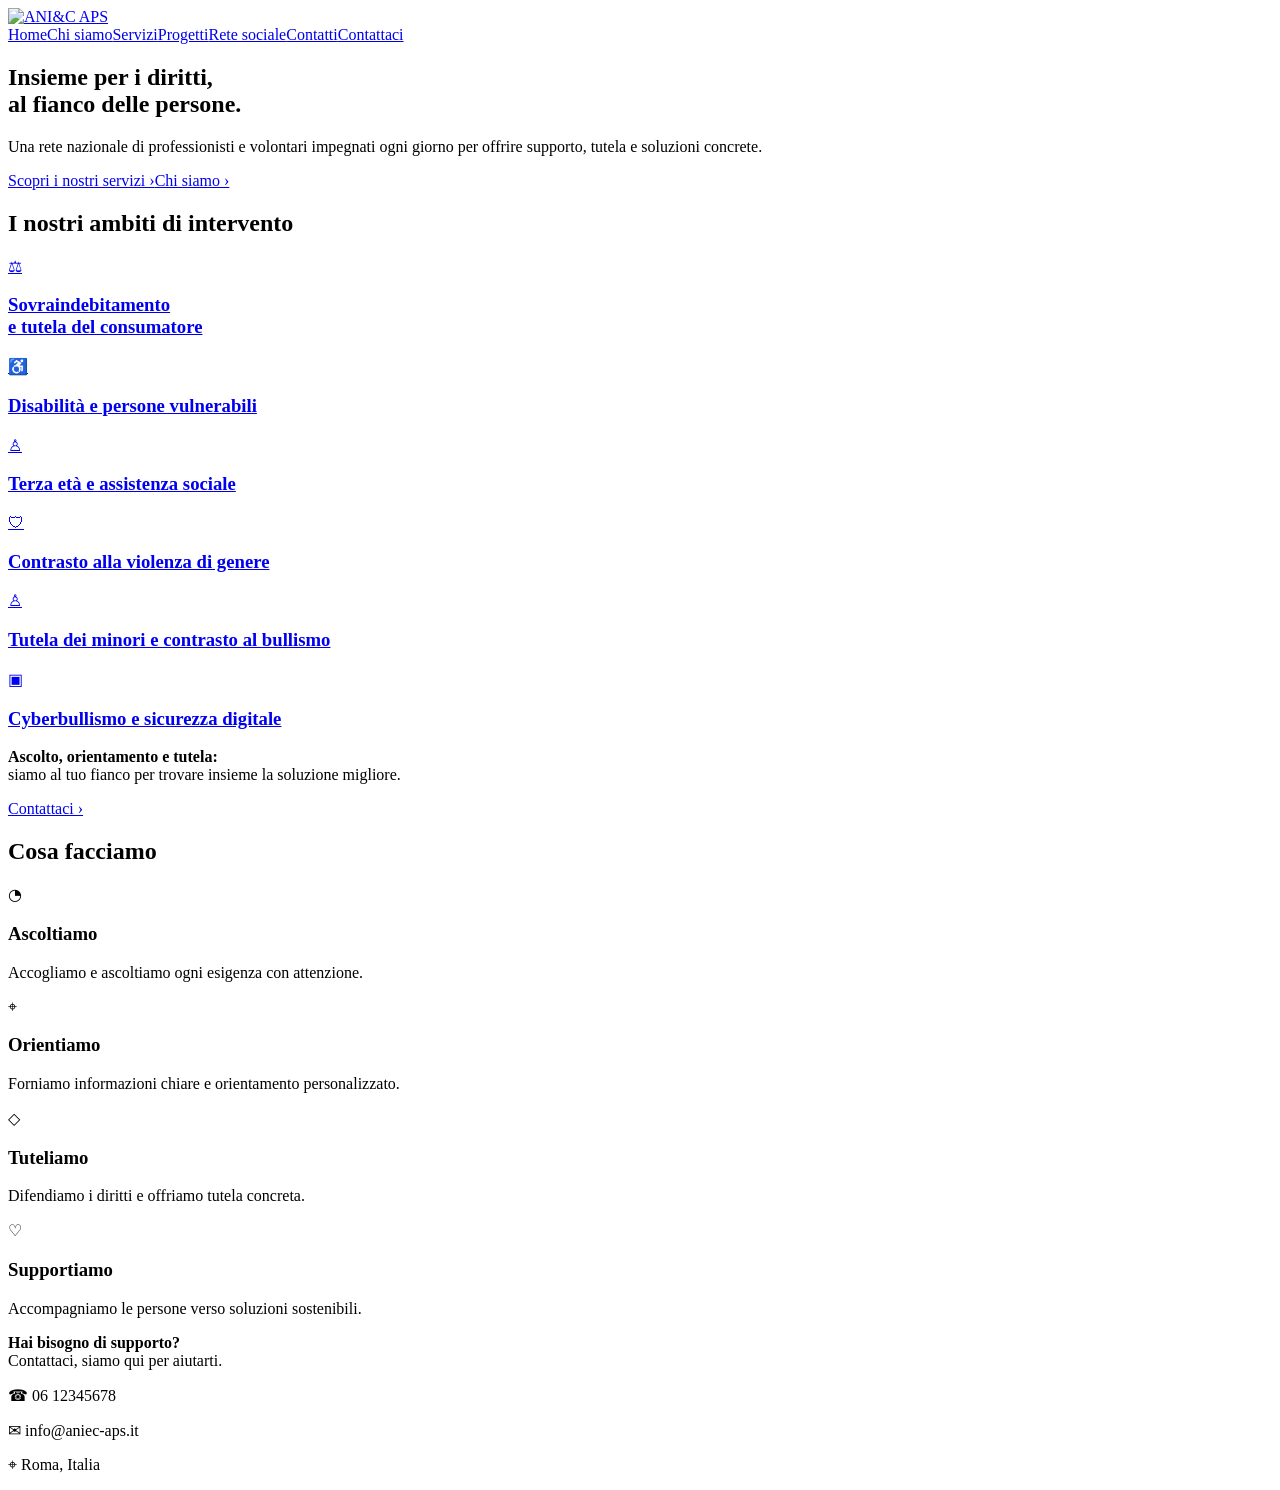
==== commit 1604f620: "Add files via upload" ====
--- a/index.html
+++ b/index.html
@@ -1,29 +1,14 @@
-<!DOCTYPE html>
-<html lang="it">
-<head>
-<meta charset="UTF-8">
-<title>ANI&C APS</title>
-<link rel="stylesheet" href="css/style.css">
-</head>
-
-<body>
-
-<section class="hero">
-  <div class="container">
-    <h1>ANI&C APS</h1>
-    <p>Al fianco delle persone, per tutela e supporto concreto</p>
-    <a class="btn primary" href="servizi.html">Servizi</a>
-  </div>
-</section>
-
-<section class="container">
-  <h2>I nostri servizi</h2>
-  <div class="grid">
-    <div class="card">Bullismo</div>
-    <div class="card">Violenza</div>
-    <div class="card">Lavoro</div>
-  </div>
-</section>
-
-</body>
-</html>
+<!doctype html><html lang="it"><head><meta charset="utf-8"><meta name="viewport" content="width=device-width,initial-scale=1"><title>ANI&C APS</title><link rel="stylesheet" href="css/style.css"></head><body>
+<header class="topbar"><div class="container nav"><a href="index.html"><img class="logo" src="img/logo-premium-trasparente.png" alt="ANI&C APS"></a><nav class="menu"><a class="active" href="index.html">Home</a><a href="chi-siamo.html">Chi siamo</a><a href="servizi.html">Servizi</a><a href="progetti.html">Progetti</a><a href="rete-sociale.html">Rete sociale</a><a href="contatti.html">Contatti</a><a class="btn green" href="contatti.html">Contattaci</a></nav></div></header>
+<section class="hero"><div class="container hero-inner"><div><h1>Insieme per i diritti,<br>al fianco delle persone.</h1><p>Una rete nazionale di professionisti e volontari impegnati ogni giorno per offrire supporto, tutela e soluzioni concrete.</p><div class="hero-buttons"><a class="btn green" href="servizi.html">Scopri i nostri servizi ›</a><a class="btn outline" href="chi-siamo.html">Chi siamo ›</a></div></div><div class="silhouette" aria-hidden="true"></div></div></section>
+<section class="section"><div class="container"><h2 class="title">I nostri ambiti di intervento</h2><div class="service-row">
+<a class="service-mini" href="servizi/sovraindebitamento.html"><div class="icon">⚖</div><h3>Sovraindebitamento<br>e tutela del consumatore</h3></a>
+<a class="service-mini" href="servizi/disabilita.html"><div class="icon">♿</div><h3>Disabilità e persone vulnerabili</h3></a>
+<a class="service-mini" href="servizi/terza-eta.html"><div class="icon">♙</div><h3>Terza età e assistenza sociale</h3></a>
+<a class="service-mini" href="servizi/violenza.html"><div class="icon">🛡</div><h3>Contrasto alla violenza di genere</h3></a>
+<a class="service-mini" href="servizi/minori.html"><div class="icon">♙</div><h3>Tutela dei minori e contrasto al bullismo</h3></a>
+<a class="service-mini" href="servizi/bullismo.html"><div class="icon">▣</div><h3>Cyberbullismo e sicurezza digitale</h3></a>
+</div></div></section>
+<section class="container"><div class="band"><p><strong>Ascolto, orientamento e tutela:</strong><br>siamo al tuo fianco per trovare insieme la soluzione migliore.</p><a class="btn outline" href="contatti.html">Contattaci ›</a></div></section>
+<section class="section"><div class="container"><h2 class="title">Cosa facciamo</h2><div class="cards"><div class="card"><div class="icon">◔</div><h3>Ascoltiamo</h3><p>Accogliamo e ascoltiamo ogni esigenza con attenzione.</p></div><div class="card"><div class="icon">⌖</div><h3>Orientiamo</h3><p>Forniamo informazioni chiare e orientamento personalizzato.</p></div><div class="card"><div class="icon">◇</div><h3>Tuteliamo</h3><p>Difendiamo i diritti e offriamo tutela concreta.</p></div><div class="card"><div class="icon">♡</div><h3>Supportiamo</h3><p>Accompagniamo le persone verso soluzioni sostenibili.</p></div></div></div></section>
+<footer class="footer"><div class="container foot-grid"><p><strong>Hai bisogno di supporto?</strong><br>Contattaci, siamo qui per aiutarti.</p><p>☎ 06 12345678</p><p>✉ info@aniec-aps.it</p><p>⌖ Roma, Italia</p></div></footer></body></html>
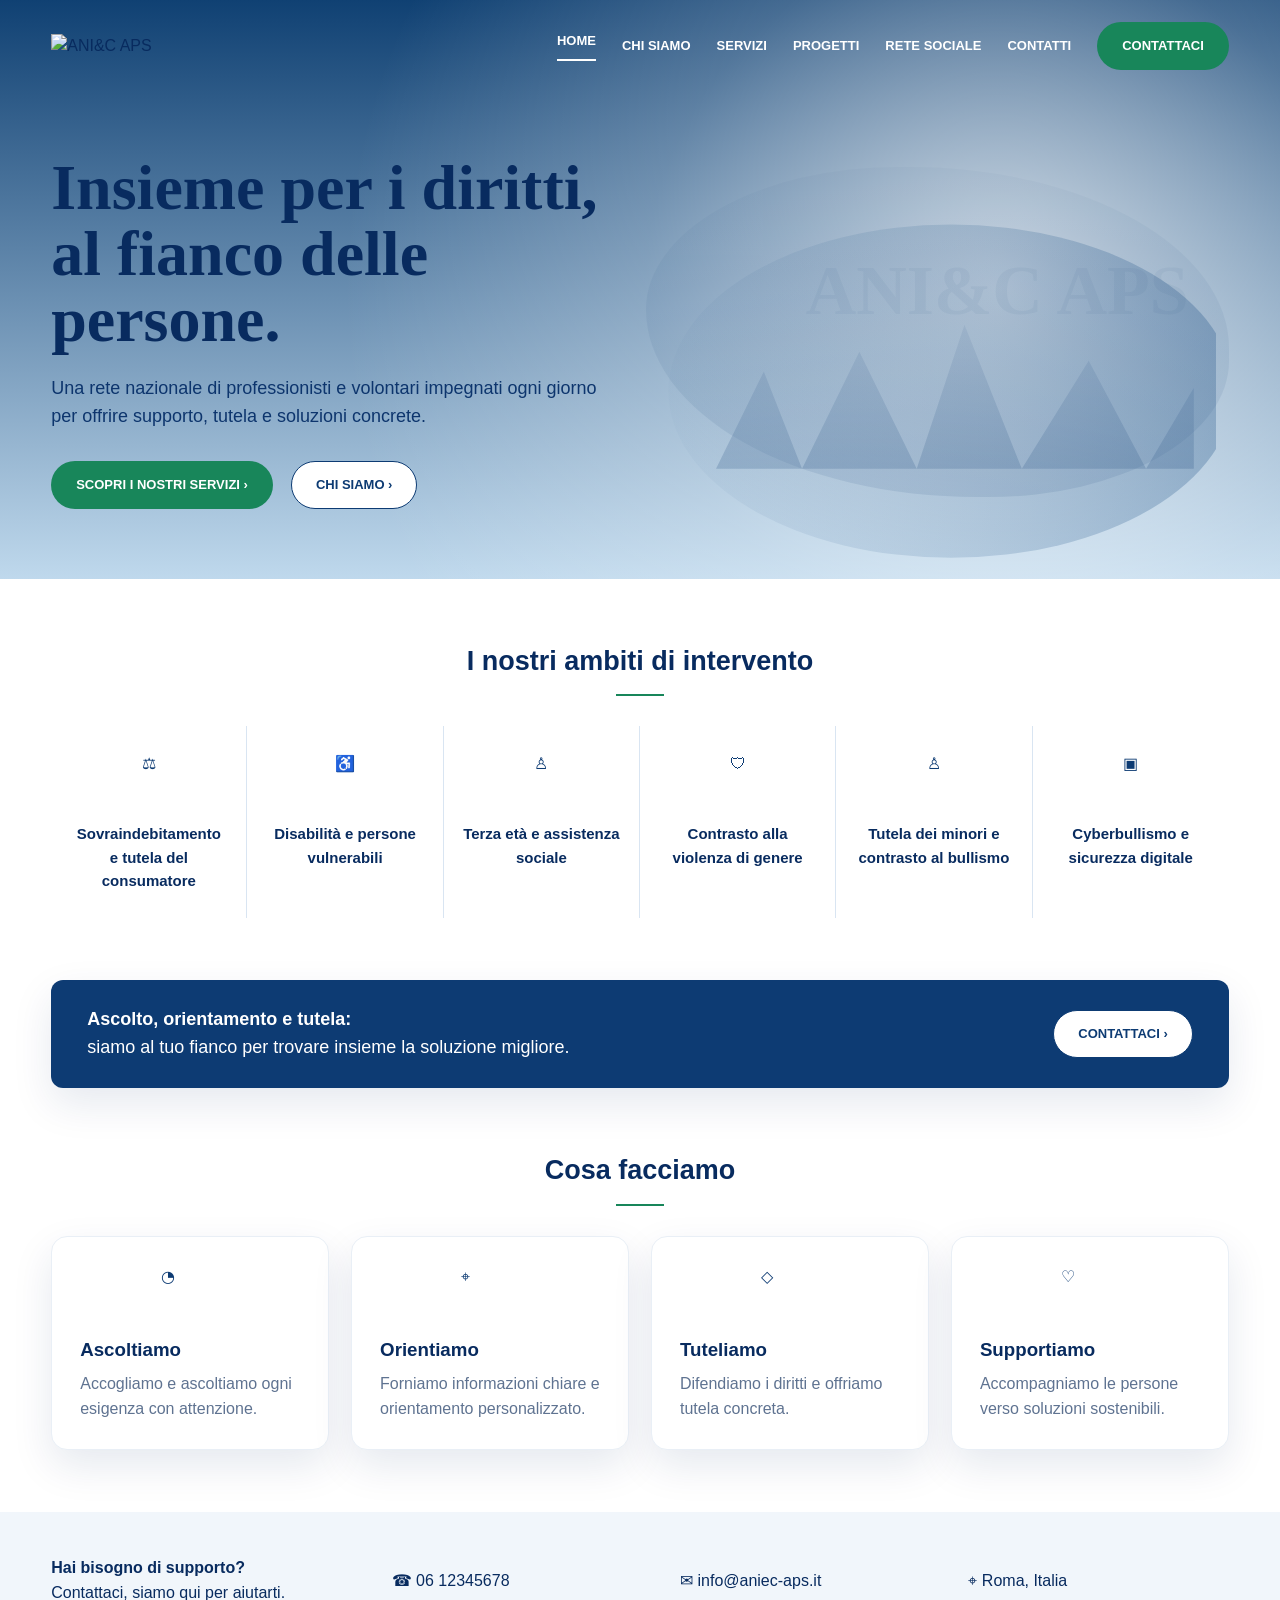
==== commit 99952689: "Fix stylesheet link in index.html" ====
--- a/index.html
+++ b/index.html
@@ -1,4 +1,4 @@
-<!doctype html><html lang="it"><head><meta charset="utf-8"><meta name="viewport" content="width=device-width,initial-scale=1"><title>ANI&C APS</title><link rel="stylesheet" href="css/style.css"></head><body>
+<!doctype html><html lang="it"><head><meta charset="utf-8"><meta name="viewport" content="width=device-width,initial-scale=1"><title>ANI&C APS</title><link rel="stylesheet" href="style.css"></head><body>
 <header class="topbar"><div class="container nav"><a href="index.html"><img class="logo" src="img/logo-premium-trasparente.png" alt="ANI&C APS"></a><nav class="menu"><a class="active" href="index.html">Home</a><a href="chi-siamo.html">Chi siamo</a><a href="servizi.html">Servizi</a><a href="progetti.html">Progetti</a><a href="rete-sociale.html">Rete sociale</a><a href="contatti.html">Contatti</a><a class="btn green" href="contatti.html">Contattaci</a></nav></div></header>
 <section class="hero"><div class="container hero-inner"><div><h1>Insieme per i diritti,<br>al fianco delle persone.</h1><p>Una rete nazionale di professionisti e volontari impegnati ogni giorno per offrire supporto, tutela e soluzioni concrete.</p><div class="hero-buttons"><a class="btn green" href="servizi.html">Scopri i nostri servizi ›</a><a class="btn outline" href="chi-siamo.html">Chi siamo ›</a></div></div><div class="silhouette" aria-hidden="true"></div></div></section>
 <section class="section"><div class="container"><h2 class="title">I nostri ambiti di intervento</h2><div class="service-row">
--- a/style.css
+++ b/style.css
@@ -0,0 +1,2 @@
+:root{--blue:#0d3b73;--blue2:#1f5f9c;--light:#f4f8fc;--pale:#eaf3fb;--green:#18865a;--red:#c43d32;--text:#082b5f;--muted:#5f7391;--line:#d9e5f2;--shadow:0 16px 40px rgba(8,43,95,.10)}
+*{box-sizing:border-box}body{margin:0;font-family:Arial,Helvetica,sans-serif;background:#fff;color:var(--text);line-height:1.55}a{text-decoration:none;color:inherit}img{max-width:100%;display:block}.container{width:min(1180px,92%);margin:auto}.topbar{position:absolute;top:0;left:0;right:0;z-index:5;padding:22px 0}.nav{display:flex;align-items:center;justify-content:space-between;gap:24px}.logo{width:185px}.menu{display:flex;gap:26px;align-items:center;font-size:13px;font-weight:700;text-transform:uppercase;color:#fff}.menu a.active{border-bottom:2px solid #fff;padding-bottom:8px}.btn{display:inline-flex;align-items:center;justify-content:center;gap:10px;border-radius:999px;padding:13px 24px;font-weight:800;font-size:13px;text-transform:uppercase;border:1px solid transparent;cursor:pointer}.btn.green{background:var(--green);color:#fff}.btn.blue{background:var(--blue);color:#fff}.btn.outline{border-color:var(--blue);color:var(--blue);background:#fff}.hero{position:relative;min-height:560px;background:linear-gradient(180deg,rgba(11,61,112,.98),rgba(175,207,232,.80)),url('../img/sfondo-anic.png') center/cover no-repeat;overflow:hidden}.hero:before{content:"";position:absolute;inset:0;background:radial-gradient(circle at 78% 50%,rgba(255,255,255,.72),rgba(255,255,255,.22) 34%,rgba(255,255,255,0) 63%)}.hero:after{content:"";position:absolute;right:5%;bottom:0;width:46%;height:72%;background:linear-gradient(90deg,rgba(12,67,124,0),rgba(12,67,124,.26));clip-path:ellipse(48% 40% at 55% 55%)}.hero-inner{position:relative;z-index:2;padding:155px 0 70px;display:grid;grid-template-columns:1fr 1.05fr;gap:40px;align-items:center}.hero h1{font-family:Georgia,'Times New Roman',serif;font-size:clamp(39px,5vw,68px);line-height:1.03;margin:0 0 22px;color:#082b5f}.hero p{font-size:18px;max-width:560px;margin:0 0 30px;color:#0d356d}.hero-buttons{display:flex;gap:18px;flex-wrap:wrap}.silhouette{height:330px;opacity:.55;background:linear-gradient(180deg,rgba(13,59,115,.05),rgba(13,59,115,.18));border-radius:44% 56% 42% 58%;position:relative}.silhouette:before{content:"ANI&C APS";position:absolute;right:40px;top:70px;font-size:70px;font-family:Georgia,serif;font-weight:700;color:rgba(13,59,115,.09)}.silhouette:after{content:"";position:absolute;left:12%;right:6%;bottom:28px;height:180px;background:linear-gradient(to top,rgba(13,59,115,.34),rgba(13,59,115,.08));clip-path:polygon(0 100%,10% 46%,18% 100%,30% 35%,42% 100%,52% 20%,64% 100%,78% 40%,90% 100%,100% 55%,100% 100%)}.section{padding:62px 0}.title{text-align:center;font-size:27px;margin:0 0 30px;color:var(--text)}.title:after{content:"";display:block;width:48px;height:2px;background:var(--green);margin:12px auto 0}.service-row{display:grid;grid-template-columns:repeat(6,1fr);gap:0}.service-mini{text-align:center;padding:26px 18px;border-right:1px solid var(--line)}.service-mini:last-child{border-right:0}.icon{width:58px;height:58px;margin:0 auto 12px;color:var(--blue)}.service-mini h3{font-size:15px;margin:0;color:var(--text)}.band{background:var(--blue);color:#fff;border-radius:12px;padding:26px 36px;display:flex;align-items:center;justify-content:space-between;gap:30px;box-shadow:var(--shadow)}.band p{margin:0;font-size:18px}.cards{display:grid;grid-template-columns:repeat(4,1fr);gap:22px}.card{background:#fff;border:1px solid #e9eff6;border-radius:16px;padding:28px;box-shadow:var(--shadow)}.card h3{margin:0 0 8px}.card p{color:var(--muted);margin:0}.footer{background:#f1f6fb;padding:28px 0}.foot-grid{display:grid;grid-template-columns:1.2fr 1fr 1fr 1fr;gap:28px;align-items:center}.page-hero{padding:150px 0 70px;background:linear-gradient(180deg,rgba(13,59,115,.96),rgba(175,207,232,.75)),url('../img/sfondo-anic.png') center/cover;color:#fff}.page-hero h1{font-size:46px;margin:0 0 10px}.page-hero p{max-width:720px;font-size:18px}.content{padding:58px 0}.soft-box{background:linear-gradient(135deg,#fff,#eef6fd);border:1px solid var(--line);border-radius:18px;padding:32px;box-shadow:var(--shadow);margin:24px 0}.image-fade{height:240px;border-radius:18px;background:radial-gradient(circle at 70% 40%,rgba(24,134,90,.2),transparent 30%),linear-gradient(135deg,#e8f3fb,#fff);border:1px solid var(--line);display:flex;align-items:center;justify-content:center;color:rgba(13,59,115,.35);font-size:34px;font-weight:700}.two-col{display:grid;grid-template-columns:1fr 1fr;gap:26px}.jobs{width:100%;border-collapse:collapse;background:#fff;border-radius:14px;overflow:hidden;box-shadow:var(--shadow)}.jobs th{background:var(--blue);color:#fff;text-align:left}.jobs th,.jobs td{padding:15px;border-bottom:1px solid var(--line)}.lock{max-width:620px;margin:0 auto;text-align:center}.input{width:100%;padding:15px;border:1px solid var(--line);border-radius:999px;margin:18px 0;font-size:16px}.hidden{display:none}.partner-grid{display:grid;grid-template-columns:repeat(3,1fr);gap:20px}.notice{background:#eef7f2;border-left:4px solid var(--green);padding:18px;border-radius:10px}@media(max-width:900px){.topbar{position:relative;background:var(--blue)}.nav{flex-direction:column}.menu{flex-wrap:wrap;justify-content:center;gap:14px}.hero-inner{grid-template-columns:1fr;padding-top:70px}.silhouette{height:220px}.service-row,.cards,.foot-grid,.two-col,.partner-grid{grid-template-columns:1fr}.service-mini{border-right:0;border-bottom:1px solid var(--line)}.band{flex-direction:column;text-align:center}.hero{min-height:auto}.hero h1{color:#082b5f}}
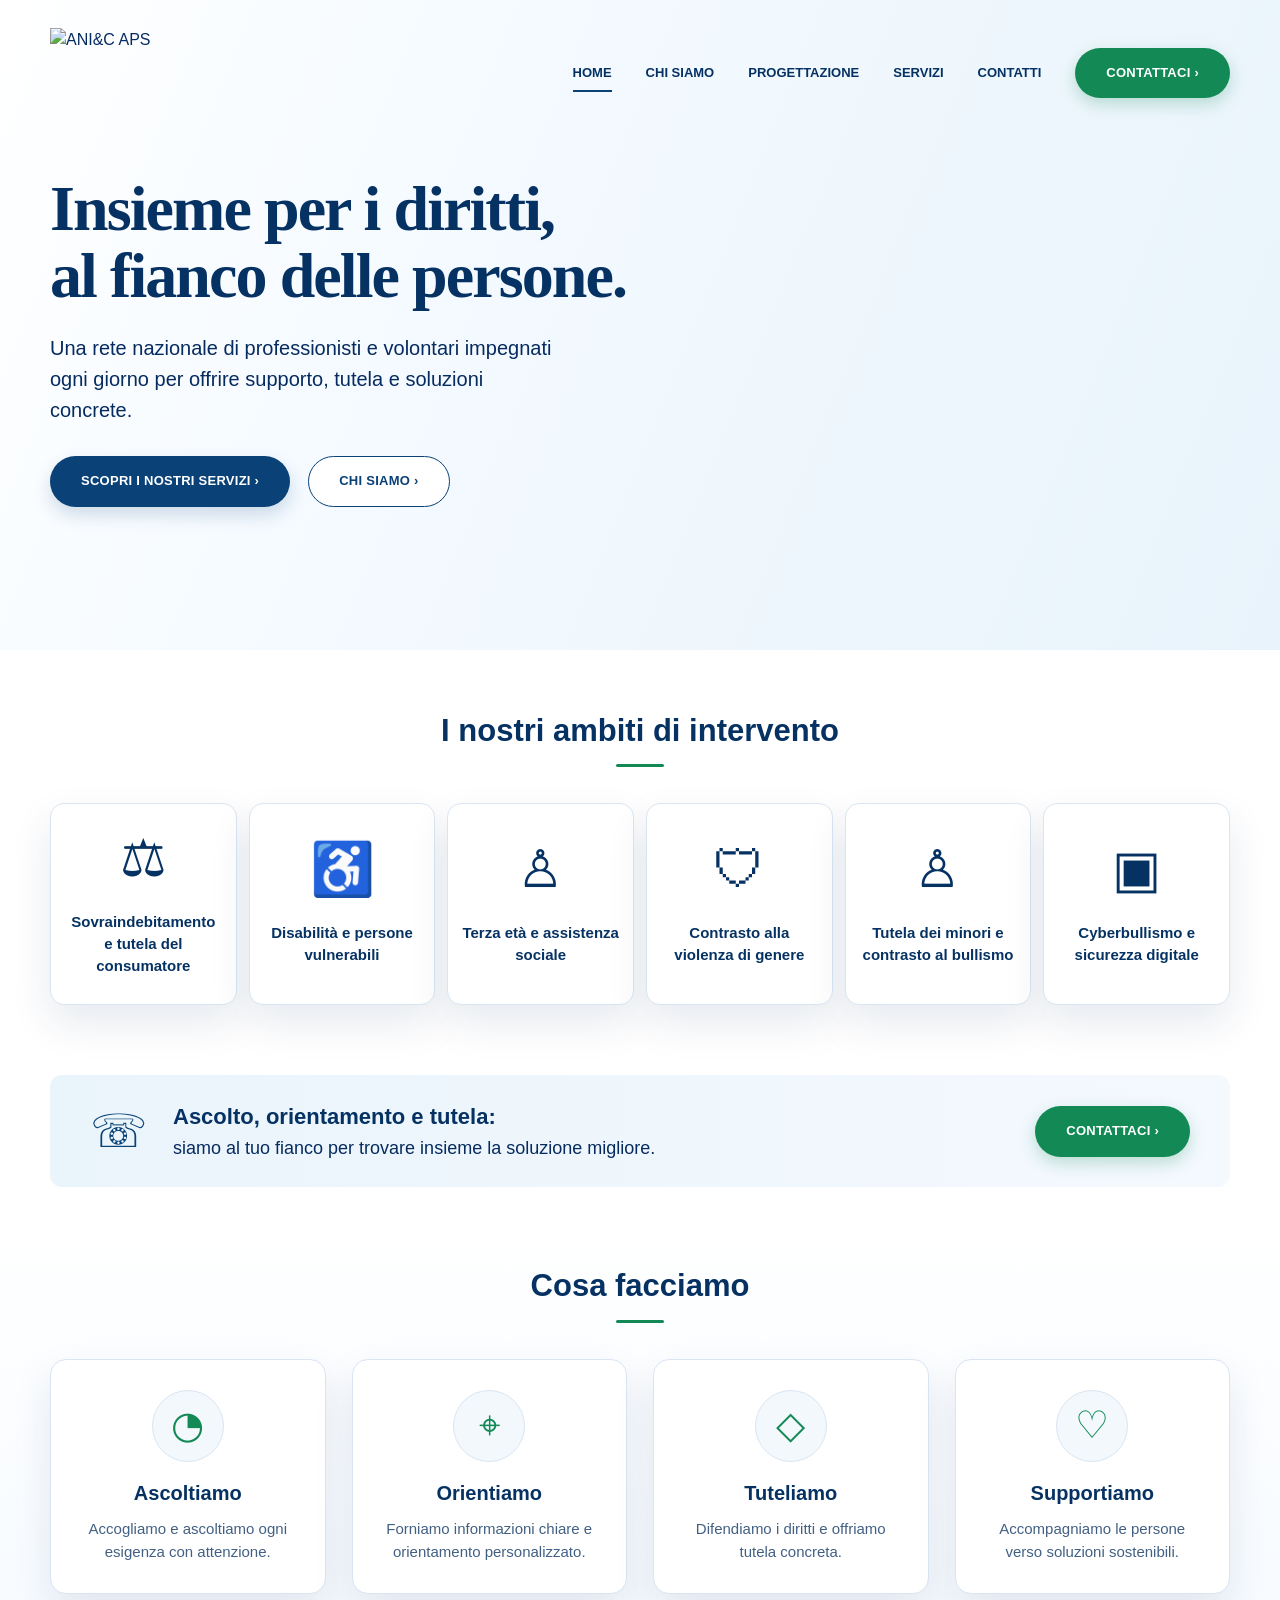
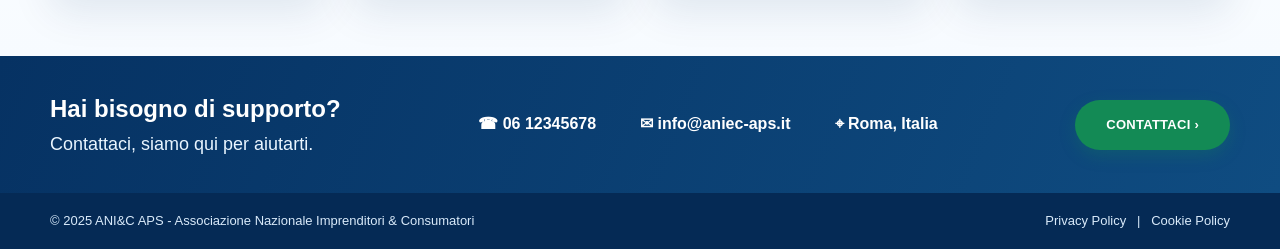
==== commit 700da29a: "Add files via upload" ====
--- a/index.html
+++ b/index.html
@@ -1,14 +1,15 @@
-<!doctype html><html lang="it"><head><meta charset="utf-8"><meta name="viewport" content="width=device-width,initial-scale=1"><title>ANI&C APS</title><link rel="stylesheet" href="style.css"></head><body>
-<header class="topbar"><div class="container nav"><a href="index.html"><img class="logo" src="img/logo-premium-trasparente.png" alt="ANI&C APS"></a><nav class="menu"><a class="active" href="index.html">Home</a><a href="chi-siamo.html">Chi siamo</a><a href="servizi.html">Servizi</a><a href="progetti.html">Progetti</a><a href="rete-sociale.html">Rete sociale</a><a href="contatti.html">Contatti</a><a class="btn green" href="contatti.html">Contattaci</a></nav></div></header>
-<section class="hero"><div class="container hero-inner"><div><h1>Insieme per i diritti,<br>al fianco delle persone.</h1><p>Una rete nazionale di professionisti e volontari impegnati ogni giorno per offrire supporto, tutela e soluzioni concrete.</p><div class="hero-buttons"><a class="btn green" href="servizi.html">Scopri i nostri servizi ›</a><a class="btn outline" href="chi-siamo.html">Chi siamo ›</a></div></div><div class="silhouette" aria-hidden="true"></div></div></section>
+<!doctype html><html lang="it"><head><meta charset="utf-8"><meta name="viewport" content="width=device-width,initial-scale=1"><title>Home - ANI&C APS</title><link rel="stylesheet" href="style.css"></head><body>
+<header class="topbar"><div class="container nav"><a class="brand" href="index.html"><img class="brand-logo" src="img/logo.svg" alt="ANI&C APS"></a><nav class="menu"><a class="active" href="index.html">Home</a><a href="chi-siamo.html">Chi siamo</a><a href="progettazione.html">Progettazione</a><a href="servizi.html">Servizi</a><a href="contatti.html">Contatti</a><a class="btn green" href="contatti.html">Contattaci ›</a></nav></div></header>
+<section class="hero"><div class="container hero-inner"><div class="hero-copy"><h1>Insieme per i diritti,<br>al fianco delle persone.</h1><p>Una rete nazionale di professionisti e volontari impegnati ogni giorno per offrire supporto, tutela e soluzioni concrete.</p><div class="hero-buttons"><a class="btn blue" href="servizi.html">Scopri i nostri servizi ›</a><a class="btn outline" href="chi-siamo.html">Chi siamo ›</a></div></div></div></section>
 <section class="section"><div class="container"><h2 class="title">I nostri ambiti di intervento</h2><div class="service-row">
-<a class="service-mini" href="servizi/sovraindebitamento.html"><div class="icon">⚖</div><h3>Sovraindebitamento<br>e tutela del consumatore</h3></a>
-<a class="service-mini" href="servizi/disabilita.html"><div class="icon">♿</div><h3>Disabilità e persone vulnerabili</h3></a>
-<a class="service-mini" href="servizi/terza-eta.html"><div class="icon">♙</div><h3>Terza età e assistenza sociale</h3></a>
-<a class="service-mini" href="servizi/violenza.html"><div class="icon">🛡</div><h3>Contrasto alla violenza di genere</h3></a>
-<a class="service-mini" href="servizi/minori.html"><div class="icon">♙</div><h3>Tutela dei minori e contrasto al bullismo</h3></a>
-<a class="service-mini" href="servizi/bullismo.html"><div class="icon">▣</div><h3>Cyberbullismo e sicurezza digitale</h3></a>
+<a class="service-mini" href="sovraindebitamento.html"><div class="icon">⚖</div><h3>Sovraindebitamento<br>e tutela del consumatore</h3></a>
+<a class="service-mini" href="disabilita.html"><div class="icon">♿</div><h3>Disabilità e persone vulnerabili</h3></a>
+<a class="service-mini" href="terza-eta.html"><div class="icon">♙</div><h3>Terza età e assistenza sociale</h3></a>
+<a class="service-mini" href="violenza.html"><div class="icon">🛡</div><h3>Contrasto alla violenza di genere</h3></a>
+<a class="service-mini" href="minori.html"><div class="icon">♙</div><h3>Tutela dei minori e contrasto al bullismo</h3></a>
+<a class="service-mini" href="bullismo.html"><div class="icon">▣</div><h3>Cyberbullismo e sicurezza digitale</h3></a>
 </div></div></section>
-<section class="container"><div class="band"><p><strong>Ascolto, orientamento e tutela:</strong><br>siamo al tuo fianco per trovare insieme la soluzione migliore.</p><a class="btn outline" href="contatti.html">Contattaci ›</a></div></section>
-<section class="section"><div class="container"><h2 class="title">Cosa facciamo</h2><div class="cards"><div class="card"><div class="icon">◔</div><h3>Ascoltiamo</h3><p>Accogliamo e ascoltiamo ogni esigenza con attenzione.</p></div><div class="card"><div class="icon">⌖</div><h3>Orientiamo</h3><p>Forniamo informazioni chiare e orientamento personalizzato.</p></div><div class="card"><div class="icon">◇</div><h3>Tuteliamo</h3><p>Difendiamo i diritti e offriamo tutela concreta.</p></div><div class="card"><div class="icon">♡</div><h3>Supportiamo</h3><p>Accompagniamo le persone verso soluzioni sostenibili.</p></div></div></div></section>
-<footer class="footer"><div class="container foot-grid"><p><strong>Hai bisogno di supporto?</strong><br>Contattaci, siamo qui per aiutarti.</p><p>☎ 06 12345678</p><p>✉ info@aniec-aps.it</p><p>⌖ Roma, Italia</p></div></footer></body></html>
+<section class="container"><div class="band"><div class="band-left"><div class="big-icon">☏</div><p><strong>Ascolto, orientamento e tutela:</strong><br>siamo al tuo fianco per trovare insieme la soluzione migliore.</p></div><a class="btn green" href="contatti.html">Contattaci ›</a></div></section>
+<section class="section soft"><div class="container"><h2 class="title">Cosa facciamo</h2><div class="cards"><div class="card"><div class="icon green-icon">◔</div><h3>Ascoltiamo</h3><p>Accogliamo e ascoltiamo ogni esigenza con attenzione.</p></div><div class="card"><div class="icon green-icon">⌖</div><h3>Orientiamo</h3><p>Forniamo informazioni chiare e orientamento personalizzato.</p></div><div class="card"><div class="icon green-icon">◇</div><h3>Tuteliamo</h3><p>Difendiamo i diritti e offriamo tutela concreta.</p></div><div class="card"><div class="icon green-icon">♡</div><h3>Supportiamo</h3><p>Accompagniamo le persone verso soluzioni sostenibili.</p></div></div></div></section>
+<section class="footer-cta"><div class="container"><div><h2>Hai bisogno di supporto?</h2><p>Contattaci, siamo qui per aiutarti.</p></div><div class="contact-strip"><span>☎ 06 12345678</span><span>✉ info@aniec-aps.it</span><span>⌖ Roma, Italia</span></div><a class="btn green" href="contatti.html">Contattaci ›</a></div></section><footer class="footer"><div class="container"><span>© 2025 ANI&C APS - Associazione Nazionale Imprenditori & Consumatori</span><span>Privacy Policy &nbsp; | &nbsp; Cookie Policy</span></div></footer>
+</body></html>
--- a/style.css
+++ b/style.css
@@ -1,2 +1,48 @@
-:root{--blue:#0d3b73;--blue2:#1f5f9c;--light:#f4f8fc;--pale:#eaf3fb;--green:#18865a;--red:#c43d32;--text:#082b5f;--muted:#5f7391;--line:#d9e5f2;--shadow:0 16px 40px rgba(8,43,95,.10)}
-*{box-sizing:border-box}body{margin:0;font-family:Arial,Helvetica,sans-serif;background:#fff;color:var(--text);line-height:1.55}a{text-decoration:none;color:inherit}img{max-width:100%;display:block}.container{width:min(1180px,92%);margin:auto}.topbar{position:absolute;top:0;left:0;right:0;z-index:5;padding:22px 0}.nav{display:flex;align-items:center;justify-content:space-between;gap:24px}.logo{width:185px}.menu{display:flex;gap:26px;align-items:center;font-size:13px;font-weight:700;text-transform:uppercase;color:#fff}.menu a.active{border-bottom:2px solid #fff;padding-bottom:8px}.btn{display:inline-flex;align-items:center;justify-content:center;gap:10px;border-radius:999px;padding:13px 24px;font-weight:800;font-size:13px;text-transform:uppercase;border:1px solid transparent;cursor:pointer}.btn.green{background:var(--green);color:#fff}.btn.blue{background:var(--blue);color:#fff}.btn.outline{border-color:var(--blue);color:var(--blue);background:#fff}.hero{position:relative;min-height:560px;background:linear-gradient(180deg,rgba(11,61,112,.98),rgba(175,207,232,.80)),url('../img/sfondo-anic.png') center/cover no-repeat;overflow:hidden}.hero:before{content:"";position:absolute;inset:0;background:radial-gradient(circle at 78% 50%,rgba(255,255,255,.72),rgba(255,255,255,.22) 34%,rgba(255,255,255,0) 63%)}.hero:after{content:"";position:absolute;right:5%;bottom:0;width:46%;height:72%;background:linear-gradient(90deg,rgba(12,67,124,0),rgba(12,67,124,.26));clip-path:ellipse(48% 40% at 55% 55%)}.hero-inner{position:relative;z-index:2;padding:155px 0 70px;display:grid;grid-template-columns:1fr 1.05fr;gap:40px;align-items:center}.hero h1{font-family:Georgia,'Times New Roman',serif;font-size:clamp(39px,5vw,68px);line-height:1.03;margin:0 0 22px;color:#082b5f}.hero p{font-size:18px;max-width:560px;margin:0 0 30px;color:#0d356d}.hero-buttons{display:flex;gap:18px;flex-wrap:wrap}.silhouette{height:330px;opacity:.55;background:linear-gradient(180deg,rgba(13,59,115,.05),rgba(13,59,115,.18));border-radius:44% 56% 42% 58%;position:relative}.silhouette:before{content:"ANI&C APS";position:absolute;right:40px;top:70px;font-size:70px;font-family:Georgia,serif;font-weight:700;color:rgba(13,59,115,.09)}.silhouette:after{content:"";position:absolute;left:12%;right:6%;bottom:28px;height:180px;background:linear-gradient(to top,rgba(13,59,115,.34),rgba(13,59,115,.08));clip-path:polygon(0 100%,10% 46%,18% 100%,30% 35%,42% 100%,52% 20%,64% 100%,78% 40%,90% 100%,100% 55%,100% 100%)}.section{padding:62px 0}.title{text-align:center;font-size:27px;margin:0 0 30px;color:var(--text)}.title:after{content:"";display:block;width:48px;height:2px;background:var(--green);margin:12px auto 0}.service-row{display:grid;grid-template-columns:repeat(6,1fr);gap:0}.service-mini{text-align:center;padding:26px 18px;border-right:1px solid var(--line)}.service-mini:last-child{border-right:0}.icon{width:58px;height:58px;margin:0 auto 12px;color:var(--blue)}.service-mini h3{font-size:15px;margin:0;color:var(--text)}.band{background:var(--blue);color:#fff;border-radius:12px;padding:26px 36px;display:flex;align-items:center;justify-content:space-between;gap:30px;box-shadow:var(--shadow)}.band p{margin:0;font-size:18px}.cards{display:grid;grid-template-columns:repeat(4,1fr);gap:22px}.card{background:#fff;border:1px solid #e9eff6;border-radius:16px;padding:28px;box-shadow:var(--shadow)}.card h3{margin:0 0 8px}.card p{color:var(--muted);margin:0}.footer{background:#f1f6fb;padding:28px 0}.foot-grid{display:grid;grid-template-columns:1.2fr 1fr 1fr 1fr;gap:28px;align-items:center}.page-hero{padding:150px 0 70px;background:linear-gradient(180deg,rgba(13,59,115,.96),rgba(175,207,232,.75)),url('../img/sfondo-anic.png') center/cover;color:#fff}.page-hero h1{font-size:46px;margin:0 0 10px}.page-hero p{max-width:720px;font-size:18px}.content{padding:58px 0}.soft-box{background:linear-gradient(135deg,#fff,#eef6fd);border:1px solid var(--line);border-radius:18px;padding:32px;box-shadow:var(--shadow);margin:24px 0}.image-fade{height:240px;border-radius:18px;background:radial-gradient(circle at 70% 40%,rgba(24,134,90,.2),transparent 30%),linear-gradient(135deg,#e8f3fb,#fff);border:1px solid var(--line);display:flex;align-items:center;justify-content:center;color:rgba(13,59,115,.35);font-size:34px;font-weight:700}.two-col{display:grid;grid-template-columns:1fr 1fr;gap:26px}.jobs{width:100%;border-collapse:collapse;background:#fff;border-radius:14px;overflow:hidden;box-shadow:var(--shadow)}.jobs th{background:var(--blue);color:#fff;text-align:left}.jobs th,.jobs td{padding:15px;border-bottom:1px solid var(--line)}.lock{max-width:620px;margin:0 auto;text-align:center}.input{width:100%;padding:15px;border:1px solid var(--line);border-radius:999px;margin:18px 0;font-size:16px}.hidden{display:none}.partner-grid{display:grid;grid-template-columns:repeat(3,1fr);gap:20px}.notice{background:#eef7f2;border-left:4px solid var(--green);padding:18px;border-radius:10px}@media(max-width:900px){.topbar{position:relative;background:var(--blue)}.nav{flex-direction:column}.menu{flex-wrap:wrap;justify-content:center;gap:14px}.hero-inner{grid-template-columns:1fr;padding-top:70px}.silhouette{height:220px}.service-row,.cards,.foot-grid,.two-col,.partner-grid{grid-template-columns:1fr}.service-mini{border-right:0;border-bottom:1px solid var(--line)}.band{flex-direction:column;text-align:center}.hero{min-height:auto}.hero h1{color:#082b5f}}
+:root{
+  --blue-900:#063263;
+  --blue-800:#0a4278;
+  --blue-700:#0f4c81;
+  --blue-600:#1f6da8;
+  --blue-200:#d9eaf8;
+  --blue-100:#eef6fc;
+  --green:#138A55;
+  --green-hover:#0F6F45;
+  --text:#062B5F;
+  --muted:#426083;
+  --white:#ffffff;
+  --line:#d9e5f2;
+  --shadow:0 18px 40px rgba(6,50,99,.10);
+}
+*{box-sizing:border-box}
+html{scroll-behavior:smooth}
+body{margin:0;font-family:Arial,Helvetica,sans-serif;color:var(--text);background:#fff;line-height:1.55}
+a{color:inherit;text-decoration:none}
+img{max-width:100%;display:block}
+.container{width:min(1180px,calc(100% - 48px));margin:0 auto}
+.btn{display:inline-flex;align-items:center;justify-content:center;gap:.4rem;border-radius:999px;padding:14px 30px;font-weight:800;text-transform:uppercase;font-size:13px;letter-spacing:.02em;border:1px solid transparent;transition:all .2s ease;white-space:nowrap}
+.btn.green{background-color:var(--green);color:#fff;box-shadow:0 6px 16px rgba(19,138,85,.25)}
+.btn.green:hover{background-color:var(--green-hover);transform:translateY(-2px);box-shadow:0 10px 22px rgba(19,138,85,.32)}
+.btn.blue{background:var(--blue-800);color:#fff;box-shadow:0 8px 18px rgba(10,66,120,.18)}
+.btn.blue:hover{background:var(--blue-900);transform:translateY(-2px)}
+.btn.outline{border-color:var(--blue-800);color:var(--blue-800);background:#fff}
+.btn.outline:hover{background:var(--blue-100);transform:translateY(-2px)}
+.topbar{position:absolute;z-index:10;left:0;right:0;top:0;padding:28px 0}
+.nav{display:flex;align-items:flex-start;justify-content:space-between;gap:28px}
+.brand{display:flex;flex-direction:column;align-items:flex-start;gap:5px;min-width:260px}
+.brand-logo{width:260px;height:auto}
+.menu{display:flex;align-items:center;gap:34px;padding-top:20px;font-size:13px;font-weight:800;text-transform:uppercase;color:var(--blue-900)}
+.menu a{position:relative}.menu a:not(.btn)::after{content:"";position:absolute;left:0;right:0;bottom:-9px;height:2px;background:var(--blue-800);transform:scaleX(0);transition:.2s}.menu a.active::after,.menu a:hover::after{transform:scaleX(1)}
+.hero{position:relative;overflow:hidden;min-height:650px;padding:175px 0 80px;background:linear-gradient(112deg,#ffffff 0%,#f4faff 35%,#e8f3fb 100%)}
+.hero:before{content:"";position:absolute;inset:0;background:url('img/waves.svg') center/cover no-repeat;opacity:.65}
+.hero:after{content:"";position:absolute;right:5%;top:125px;width:620px;height:370px;background:url('img/community.svg') center/contain no-repeat;opacity:.88}
+.hero-inner{position:relative;z-index:2;max-width:1180px}
+.hero-copy{max-width:590px}.hero h1{font-family:Georgia,'Times New Roman',serif;font-size:clamp(44px,5vw,72px);line-height:1.05;margin:0 0 24px;color:var(--blue-900);letter-spacing:-.03em}.hero p{font-size:20px;max-width:520px;margin:0 0 30px;color:var(--text)}.hero-buttons{display:flex;gap:18px;flex-wrap:wrap}
+.section{padding:62px 0}.section.soft{background:linear-gradient(180deg,#fff,#f7fbff)}.title{text-align:center;font-size:31px;line-height:1.2;margin:0 0 36px;color:var(--blue-900);font-weight:900}.title:after{content:"";display:block;width:48px;height:3px;background:var(--green);margin:15px auto 0;border-radius:8px}.lead{font-size:19px;color:var(--muted);max-width:760px;margin:0 auto 28px;text-align:center}
+.service-row{display:grid;grid-template-columns:repeat(6,1fr);gap:12px}.service-mini{background:#fff;border:1px solid var(--line);border-radius:14px;min-height:185px;padding:28px 14px;display:flex;flex-direction:column;align-items:center;justify-content:center;text-align:center;box-shadow:var(--shadow);transition:.2s}.service-mini:hover{transform:translateY(-4px);border-color:#b8d4ec}.service-mini .icon{width:64px;height:64px;margin-bottom:15px}.service-mini h3{font-size:15px;line-height:1.45;margin:0;color:var(--blue-900)}
+.band{margin:8px 0 18px;background:linear-gradient(90deg,#eaf4fb,#f4f9fe);border-radius:12px;padding:25px 40px;display:flex;align-items:center;justify-content:space-between;gap:24px}.band .band-left{display:flex;align-items:center;gap:25px}.band svg{width:58px;height:58px;flex:0 0 auto}.band p{margin:0;font-size:18px}.band strong{font-size:22px;color:var(--blue-900)}
+.cards{display:grid;grid-template-columns:repeat(4,1fr);gap:26px}.card{background:#fff;border:1px solid var(--line);border-radius:16px;padding:30px;text-align:center;box-shadow:var(--shadow)}.card .icon{width:72px;height:72px;margin:0 auto 16px;background:#f3f8fd;border:1px solid var(--line);border-radius:50%;display:flex;align-items:center;justify-content:center}.card h3{margin:0 0 8px;color:var(--blue-900);font-size:20px}.card p{margin:0;color:var(--muted);font-size:15px}
+.footer-cta{background:linear-gradient(112deg,var(--blue-900),var(--blue-700));color:#fff;position:relative;overflow:hidden}.footer-cta:before{content:"";position:absolute;inset:0;background:url('img/waves-dark.svg') center/cover no-repeat;opacity:.28}.footer-cta .container{position:relative;z-index:2;display:flex;align-items:center;justify-content:space-between;gap:28px;padding:34px 0}.footer-cta h2{margin:0;font-size:24px}.footer-cta p{margin:4px 0 0;font-size:18px;color:#e9f5ff}.contact-strip{display:flex;gap:44px;align-items:center}.contact-strip span{display:flex;align-items:center;gap:10px;color:#fff;font-weight:700}.footer{background:#052a55;color:#d9eafa;padding:18px 0;font-size:13px}.footer .container{display:flex;justify-content:space-between;gap:20px;flex-wrap:wrap}
+.page-hero{padding:170px 0 80px;background:linear-gradient(112deg,#fff,#ecf6fd);position:relative;overflow:hidden}.page-hero:before{content:"";position:absolute;inset:0;background:url('img/waves.svg') center/cover no-repeat;opacity:.55}.page-hero .container{position:relative}.page-hero h1{font-family:Georgia,'Times New Roman',serif;font-size:56px;line-height:1.08;margin:0 0 16px;color:var(--blue-900)}.page-hero p{font-size:20px;color:var(--muted);max-width:760px}.grid-2{display:grid;grid-template-columns:1fr 1fr;gap:34px}.panel{background:#fff;border:1px solid var(--line);border-radius:18px;padding:34px;box-shadow:var(--shadow)}.panel h2,.panel h3{color:var(--blue-900);margin-top:0}.list{padding-left:20px;color:var(--muted)}.list li{margin-bottom:10px}.contact-box{display:grid;grid-template-columns:repeat(3,1fr);gap:22px}.contact-item{background:#fff;border:1px solid var(--line);border-radius:16px;padding:28px;text-align:center;box-shadow:var(--shadow)}.contact-item h3{margin:8px 0;color:var(--blue-900)}
+@media(max-width:980px){.topbar{position:relative;background:#f5faff}.nav,.menu{flex-direction:column;align-items:flex-start}.menu{gap:16px;padding-top:10px}.hero{padding-top:60px}.hero:after{opacity:.23;right:-120px}.service-row{grid-template-columns:repeat(2,1fr)}.cards,.grid-2,.contact-box{grid-template-columns:1fr}.band,.footer-cta .container{flex-direction:column;align-items:flex-start}.contact-strip{flex-direction:column;align-items:flex-start;gap:12px}.brand-logo{width:220px}}
+@media(max-width:560px){.container{width:min(100% - 28px,1180px)}.hero h1,.page-hero h1{font-size:40px}.service-row{grid-template-columns:1fr}.band{padding:24px}.hero-buttons{flex-direction:column;align-items:flex-start}.btn{width:100%;max-width:280px}}
+.big-icon{font-size:46px;color:var(--blue-800);line-height:1}.green-icon{color:var(--green)!important;font-size:38px}.service-mini .icon{font-size:52px;color:var(--blue-900);line-height:1}
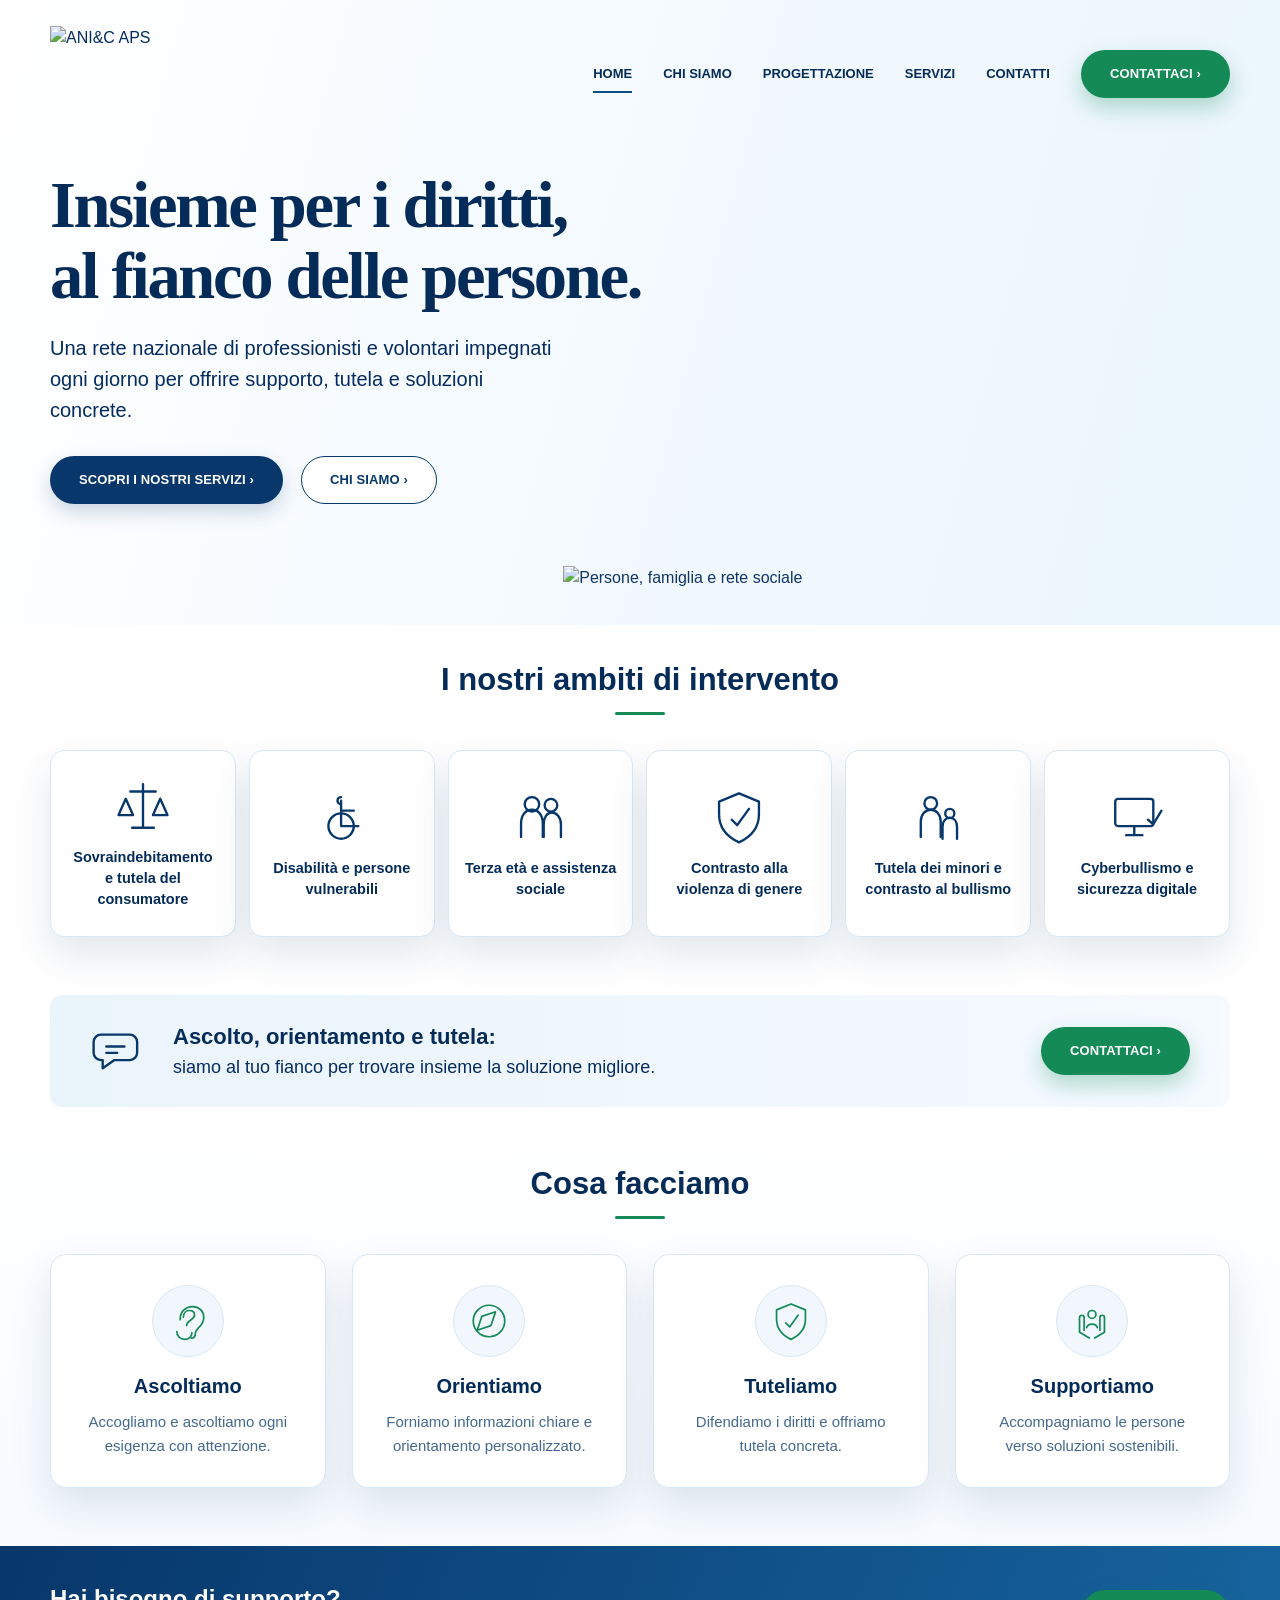
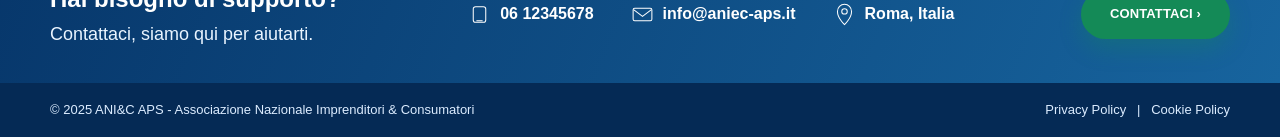
==== commit 5f89f4d2: "Add files via upload" ====
--- a/index.html
+++ b/index.html
@@ -1,15 +1 @@
-<!doctype html><html lang="it"><head><meta charset="utf-8"><meta name="viewport" content="width=device-width,initial-scale=1"><title>Home - ANI&C APS</title><link rel="stylesheet" href="style.css"></head><body>
-<header class="topbar"><div class="container nav"><a class="brand" href="index.html"><img class="brand-logo" src="img/logo.svg" alt="ANI&C APS"></a><nav class="menu"><a class="active" href="index.html">Home</a><a href="chi-siamo.html">Chi siamo</a><a href="progettazione.html">Progettazione</a><a href="servizi.html">Servizi</a><a href="contatti.html">Contatti</a><a class="btn green" href="contatti.html">Contattaci ›</a></nav></div></header>
-<section class="hero"><div class="container hero-inner"><div class="hero-copy"><h1>Insieme per i diritti,<br>al fianco delle persone.</h1><p>Una rete nazionale di professionisti e volontari impegnati ogni giorno per offrire supporto, tutela e soluzioni concrete.</p><div class="hero-buttons"><a class="btn blue" href="servizi.html">Scopri i nostri servizi ›</a><a class="btn outline" href="chi-siamo.html">Chi siamo ›</a></div></div></div></section>
-<section class="section"><div class="container"><h2 class="title">I nostri ambiti di intervento</h2><div class="service-row">
-<a class="service-mini" href="sovraindebitamento.html"><div class="icon">⚖</div><h3>Sovraindebitamento<br>e tutela del consumatore</h3></a>
-<a class="service-mini" href="disabilita.html"><div class="icon">♿</div><h3>Disabilità e persone vulnerabili</h3></a>
-<a class="service-mini" href="terza-eta.html"><div class="icon">♙</div><h3>Terza età e assistenza sociale</h3></a>
-<a class="service-mini" href="violenza.html"><div class="icon">🛡</div><h3>Contrasto alla violenza di genere</h3></a>
-<a class="service-mini" href="minori.html"><div class="icon">♙</div><h3>Tutela dei minori e contrasto al bullismo</h3></a>
-<a class="service-mini" href="bullismo.html"><div class="icon">▣</div><h3>Cyberbullismo e sicurezza digitale</h3></a>
-</div></div></section>
-<section class="container"><div class="band"><div class="band-left"><div class="big-icon">☏</div><p><strong>Ascolto, orientamento e tutela:</strong><br>siamo al tuo fianco per trovare insieme la soluzione migliore.</p></div><a class="btn green" href="contatti.html">Contattaci ›</a></div></section>
-<section class="section soft"><div class="container"><h2 class="title">Cosa facciamo</h2><div class="cards"><div class="card"><div class="icon green-icon">◔</div><h3>Ascoltiamo</h3><p>Accogliamo e ascoltiamo ogni esigenza con attenzione.</p></div><div class="card"><div class="icon green-icon">⌖</div><h3>Orientiamo</h3><p>Forniamo informazioni chiare e orientamento personalizzato.</p></div><div class="card"><div class="icon green-icon">◇</div><h3>Tuteliamo</h3><p>Difendiamo i diritti e offriamo tutela concreta.</p></div><div class="card"><div class="icon green-icon">♡</div><h3>Supportiamo</h3><p>Accompagniamo le persone verso soluzioni sostenibili.</p></div></div></div></section>
-<section class="footer-cta"><div class="container"><div><h2>Hai bisogno di supporto?</h2><p>Contattaci, siamo qui per aiutarti.</p></div><div class="contact-strip"><span>☎ 06 12345678</span><span>✉ info@aniec-aps.it</span><span>⌖ Roma, Italia</span></div><a class="btn green" href="contatti.html">Contattaci ›</a></div></section><footer class="footer"><div class="container"><span>© 2025 ANI&C APS - Associazione Nazionale Imprenditori & Consumatori</span><span>Privacy Policy &nbsp; | &nbsp; Cookie Policy</span></div></footer>
-</body></html>
+<!doctype html><html lang="it"><head><meta charset="utf-8"><meta name="viewport" content="width=device-width,initial-scale=1"><title>Home - ANI&C APS</title><link rel="stylesheet" href="style.css"></head><body><header class="topbar"><div class="container nav"><a class="brand" href="index.html"><img class="brand-logo" src="img/logo-premium-trasparente.png" alt="ANI&C APS"></a><nav class="menu"><a class="active" href="index.html">Home</a><a class="" href="chi-siamo.html">Chi siamo</a><a class="" href="progettazione.html">Progettazione</a><a class="" href="servizi.html">Servizi</a><a class="" href="contatti.html">Contatti</a><a class="btn green" href="contatti.html">Contattaci ›</a></nav></div></header><section class="hero"><img class="hero-visual" src="img/community.svg" alt="Persone, famiglia e rete sociale"><div class="container hero-inner"><div class="hero-copy"><h1>Insieme per i diritti,<br>al fianco delle persone.</h1><p>Una rete nazionale di professionisti e volontari impegnati ogni giorno per offrire supporto, tutela e soluzioni concrete.</p><div class="hero-buttons"><a class="btn blue" href="servizi.html">Scopri i nostri servizi ›</a><a class="btn outline" href="chi-siamo.html">Chi siamo ›</a></div></div></div></section><section class="section tight"><div class="container"><h2 class="title">I nostri ambiti di intervento</h2><div class="service-row"><a class="service-mini" href="sovraindebitamento.html"><span class="svg-icon "><svg viewBox="0 0 64 64"><path d="M32 8v48M18 16h28M13 24l-8 18h16l-8-18zm38 0l-8 18h16l-8-18z"/><path d="M20 56h24"/></svg></span><h3>Sovraindebitamento<br>e tutela del consumatore</h3></a><a class="service-mini" href="disabilita.html"><span class="svg-icon "><svg viewBox="0 0 64 64"><circle cx="31" cy="42" r="14"/><path d="M31 14v28h19M31 25h14M31 10a4 4 0 1 0 0 8"/></svg></span><h3>Disabilità e persone vulnerabili</h3></a><a class="service-mini" href="terza-eta.html"><span class="svg-icon "><svg viewBox="0 0 64 64"><circle cx="22" cy="18" r="8"/><circle cx="43" cy="19" r="7"/><path d="M10 54V39c0-9 5-15 12-15s12 6 12 15v15M35 54V40c0-8 4-13 9-13s10 5 10 13v14"/></svg></span><h3>Terza età e assistenza sociale</h3></a><a class="service-mini" href="violenza.html"><span class="svg-icon "><svg viewBox="0 0 64 64"><path d="M32 6l22 9v14c0 16-9 25-22 31C19 54 10 45 10 29V15l22-9z"/><path d="M24 35l6 6 13-18"/></svg></span><h3>Contrasto alla violenza di genere</h3></a><a class="service-mini" href="minori.html"><span class="svg-icon "><svg viewBox="0 0 64 64"><circle cx="24" cy="17" r="7"/><path d="M13 54V37c0-8 5-13 11-13s11 5 11 13v17"/><circle cx="45" cy="28" r="5"/><path d="M37 56V43c0-6 3-10 8-10s8 4 8 10v13"/></svg></span><h3>Tutela dei minori e contrasto al bullismo</h3></a><a class="service-mini" href="bullismo.html"><span class="svg-icon "><svg viewBox="0 0 64 64"><rect x="8" y="12" width="42" height="30" rx="3"/><path d="M20 52h18M29 42v10"/><path d="M44 35l6 5 9-15"/></svg></span><h3>Cyberbullismo e sicurezza digitale</h3></a></div></div></section><section class="container"><div class="band"><div class="band-left"><span class="svg-icon "><svg viewBox="0 0 64 64"><path d="M12 14h32a8 8 0 0 1 8 8v12a8 8 0 0 1-8 8H27l-13 9v-9h-2a8 8 0 0 1-8-8V22a8 8 0 0 1 8-8z"/><path d="M18 27h20M18 34h12"/></svg></span><p><strong>Ascolto, orientamento e tutela:</strong><br>siamo al tuo fianco per trovare insieme la soluzione migliore.</p></div><a class="btn green" href="contatti.html">Contattaci ›</a></div></section><section class="section soft"><div class="container"><h2 class="title">Cosa facciamo</h2><div class="cards"><div class="card"><div class="round"><span class="svg-icon green"><svg viewBox="0 0 64 64"><path d="M38 50c0 6-5 10-11 10-7 0-12-5-12-12"/><path d="M20 30c0-12 8-20 19-20 10 0 17 7 17 17 0 14-13 15-13 25 0 3-2 6-6 6"/><path d="M30 39c0-9 12-8 12-16 0-4-3-7-8-7s-9 4-9 10"/></svg></span></div><h3>Ascoltiamo</h3><p>Accogliamo e ascoltiamo ogni esigenza con attenzione.</p></div><div class="card"><div class="round"><span class="svg-icon green"><svg viewBox="0 0 64 64"><circle cx="32" cy="32" r="24"/><path d="M42 18l-7 21-21 7 7-21 21-7z"/></svg></span></div><h3>Orientiamo</h3><p>Forniamo informazioni chiare e orientamento personalizzato.</p></div><div class="card"><div class="round"><span class="svg-icon green"><svg viewBox="0 0 64 64"><path d="M32 6l22 9v14c0 16-9 25-22 31C19 54 10 45 10 29V15l22-9z"/><path d="M24 35l6 6 13-18"/></svg></span></div><h3>Tuteliamo</h3><p>Difendiamo i diritti e offriamo tutela concreta.</p></div><div class="card"><div class="round"><span class="svg-icon green"><svg viewBox="0 0 64 64"><path d="M20 46V27c0-5-7-5-7 0v22l15 9"/><path d="M44 46V27c0-5 7-5 7 0v22l-15 9"/><circle cx="32" cy="22" r="6"/><path d="M24 42c2-7 14-7 16 0"/></svg></span></div><h3>Supportiamo</h3><p>Accompagniamo le persone verso soluzioni sostenibili.</p></div></div></div></section><section class="footer-cta"><div class="container"><div><h2>Hai bisogno di supporto?</h2><p>Contattaci, siamo qui per aiutarti.</p></div><div class="contact-strip"><span><span class="svg-icon "><svg viewBox="0 0 64 64"><path d="M22 12h20a6 6 0 0 1 6 6v28a6 6 0 0 1-6 6H22a6 6 0 0 1-6-6V18a6 6 0 0 1 6-6z"/><path d="M25 48h14"/></svg></span>06 12345678</span><span><span class="svg-icon "><svg viewBox="0 0 64 64"><rect x="8" y="16" width="48" height="32" rx="4"/><path d="M10 20l22 17 22-17"/></svg></span>info@aniec-aps.it</span><span><span class="svg-icon "><svg viewBox="0 0 64 64"><path d="M32 58s18-17 18-34a18 18 0 0 0-36 0c0 17 18 34 18 34z"/><circle cx="32" cy="24" r="7"/></svg></span>Roma, Italia</span></div><a class="btn green" href="contatti.html">Contattaci ›</a></div></section><footer class="footer"><div class="container"><span>© 2025 ANI&C APS - Associazione Nazionale Imprenditori & Consumatori</span><span>Privacy Policy &nbsp; | &nbsp; Cookie Policy</span></div></footer></body></html>
--- a/style.css
+++ b/style.css
@@ -1,48 +1 @@
-:root{
-  --blue-900:#063263;
-  --blue-800:#0a4278;
-  --blue-700:#0f4c81;
-  --blue-600:#1f6da8;
-  --blue-200:#d9eaf8;
-  --blue-100:#eef6fc;
-  --green:#138A55;
-  --green-hover:#0F6F45;
-  --text:#062B5F;
-  --muted:#426083;
-  --white:#ffffff;
-  --line:#d9e5f2;
-  --shadow:0 18px 40px rgba(6,50,99,.10);
-}
-*{box-sizing:border-box}
-html{scroll-behavior:smooth}
-body{margin:0;font-family:Arial,Helvetica,sans-serif;color:var(--text);background:#fff;line-height:1.55}
-a{color:inherit;text-decoration:none}
-img{max-width:100%;display:block}
-.container{width:min(1180px,calc(100% - 48px));margin:0 auto}
-.btn{display:inline-flex;align-items:center;justify-content:center;gap:.4rem;border-radius:999px;padding:14px 30px;font-weight:800;text-transform:uppercase;font-size:13px;letter-spacing:.02em;border:1px solid transparent;transition:all .2s ease;white-space:nowrap}
-.btn.green{background-color:var(--green);color:#fff;box-shadow:0 6px 16px rgba(19,138,85,.25)}
-.btn.green:hover{background-color:var(--green-hover);transform:translateY(-2px);box-shadow:0 10px 22px rgba(19,138,85,.32)}
-.btn.blue{background:var(--blue-800);color:#fff;box-shadow:0 8px 18px rgba(10,66,120,.18)}
-.btn.blue:hover{background:var(--blue-900);transform:translateY(-2px)}
-.btn.outline{border-color:var(--blue-800);color:var(--blue-800);background:#fff}
-.btn.outline:hover{background:var(--blue-100);transform:translateY(-2px)}
-.topbar{position:absolute;z-index:10;left:0;right:0;top:0;padding:28px 0}
-.nav{display:flex;align-items:flex-start;justify-content:space-between;gap:28px}
-.brand{display:flex;flex-direction:column;align-items:flex-start;gap:5px;min-width:260px}
-.brand-logo{width:260px;height:auto}
-.menu{display:flex;align-items:center;gap:34px;padding-top:20px;font-size:13px;font-weight:800;text-transform:uppercase;color:var(--blue-900)}
-.menu a{position:relative}.menu a:not(.btn)::after{content:"";position:absolute;left:0;right:0;bottom:-9px;height:2px;background:var(--blue-800);transform:scaleX(0);transition:.2s}.menu a.active::after,.menu a:hover::after{transform:scaleX(1)}
-.hero{position:relative;overflow:hidden;min-height:650px;padding:175px 0 80px;background:linear-gradient(112deg,#ffffff 0%,#f4faff 35%,#e8f3fb 100%)}
-.hero:before{content:"";position:absolute;inset:0;background:url('img/waves.svg') center/cover no-repeat;opacity:.65}
-.hero:after{content:"";position:absolute;right:5%;top:125px;width:620px;height:370px;background:url('img/community.svg') center/contain no-repeat;opacity:.88}
-.hero-inner{position:relative;z-index:2;max-width:1180px}
-.hero-copy{max-width:590px}.hero h1{font-family:Georgia,'Times New Roman',serif;font-size:clamp(44px,5vw,72px);line-height:1.05;margin:0 0 24px;color:var(--blue-900);letter-spacing:-.03em}.hero p{font-size:20px;max-width:520px;margin:0 0 30px;color:var(--text)}.hero-buttons{display:flex;gap:18px;flex-wrap:wrap}
-.section{padding:62px 0}.section.soft{background:linear-gradient(180deg,#fff,#f7fbff)}.title{text-align:center;font-size:31px;line-height:1.2;margin:0 0 36px;color:var(--blue-900);font-weight:900}.title:after{content:"";display:block;width:48px;height:3px;background:var(--green);margin:15px auto 0;border-radius:8px}.lead{font-size:19px;color:var(--muted);max-width:760px;margin:0 auto 28px;text-align:center}
-.service-row{display:grid;grid-template-columns:repeat(6,1fr);gap:12px}.service-mini{background:#fff;border:1px solid var(--line);border-radius:14px;min-height:185px;padding:28px 14px;display:flex;flex-direction:column;align-items:center;justify-content:center;text-align:center;box-shadow:var(--shadow);transition:.2s}.service-mini:hover{transform:translateY(-4px);border-color:#b8d4ec}.service-mini .icon{width:64px;height:64px;margin-bottom:15px}.service-mini h3{font-size:15px;line-height:1.45;margin:0;color:var(--blue-900)}
-.band{margin:8px 0 18px;background:linear-gradient(90deg,#eaf4fb,#f4f9fe);border-radius:12px;padding:25px 40px;display:flex;align-items:center;justify-content:space-between;gap:24px}.band .band-left{display:flex;align-items:center;gap:25px}.band svg{width:58px;height:58px;flex:0 0 auto}.band p{margin:0;font-size:18px}.band strong{font-size:22px;color:var(--blue-900)}
-.cards{display:grid;grid-template-columns:repeat(4,1fr);gap:26px}.card{background:#fff;border:1px solid var(--line);border-radius:16px;padding:30px;text-align:center;box-shadow:var(--shadow)}.card .icon{width:72px;height:72px;margin:0 auto 16px;background:#f3f8fd;border:1px solid var(--line);border-radius:50%;display:flex;align-items:center;justify-content:center}.card h3{margin:0 0 8px;color:var(--blue-900);font-size:20px}.card p{margin:0;color:var(--muted);font-size:15px}
-.footer-cta{background:linear-gradient(112deg,var(--blue-900),var(--blue-700));color:#fff;position:relative;overflow:hidden}.footer-cta:before{content:"";position:absolute;inset:0;background:url('img/waves-dark.svg') center/cover no-repeat;opacity:.28}.footer-cta .container{position:relative;z-index:2;display:flex;align-items:center;justify-content:space-between;gap:28px;padding:34px 0}.footer-cta h2{margin:0;font-size:24px}.footer-cta p{margin:4px 0 0;font-size:18px;color:#e9f5ff}.contact-strip{display:flex;gap:44px;align-items:center}.contact-strip span{display:flex;align-items:center;gap:10px;color:#fff;font-weight:700}.footer{background:#052a55;color:#d9eafa;padding:18px 0;font-size:13px}.footer .container{display:flex;justify-content:space-between;gap:20px;flex-wrap:wrap}
-.page-hero{padding:170px 0 80px;background:linear-gradient(112deg,#fff,#ecf6fd);position:relative;overflow:hidden}.page-hero:before{content:"";position:absolute;inset:0;background:url('img/waves.svg') center/cover no-repeat;opacity:.55}.page-hero .container{position:relative}.page-hero h1{font-family:Georgia,'Times New Roman',serif;font-size:56px;line-height:1.08;margin:0 0 16px;color:var(--blue-900)}.page-hero p{font-size:20px;color:var(--muted);max-width:760px}.grid-2{display:grid;grid-template-columns:1fr 1fr;gap:34px}.panel{background:#fff;border:1px solid var(--line);border-radius:18px;padding:34px;box-shadow:var(--shadow)}.panel h2,.panel h3{color:var(--blue-900);margin-top:0}.list{padding-left:20px;color:var(--muted)}.list li{margin-bottom:10px}.contact-box{display:grid;grid-template-columns:repeat(3,1fr);gap:22px}.contact-item{background:#fff;border:1px solid var(--line);border-radius:16px;padding:28px;text-align:center;box-shadow:var(--shadow)}.contact-item h3{margin:8px 0;color:var(--blue-900)}
-@media(max-width:980px){.topbar{position:relative;background:#f5faff}.nav,.menu{flex-direction:column;align-items:flex-start}.menu{gap:16px;padding-top:10px}.hero{padding-top:60px}.hero:after{opacity:.23;right:-120px}.service-row{grid-template-columns:repeat(2,1fr)}.cards,.grid-2,.contact-box{grid-template-columns:1fr}.band,.footer-cta .container{flex-direction:column;align-items:flex-start}.contact-strip{flex-direction:column;align-items:flex-start;gap:12px}.brand-logo{width:220px}}
-@media(max-width:560px){.container{width:min(100% - 28px,1180px)}.hero h1,.page-hero h1{font-size:40px}.service-row{grid-template-columns:1fr}.band{padding:24px}.hero-buttons{flex-direction:column;align-items:flex-start}.btn{width:100%;max-width:280px}}
-.big-icon{font-size:46px;color:var(--blue-800);line-height:1}.green-icon{color:var(--green)!important;font-size:38px}.service-mini .icon{font-size:52px;color:var(--blue-900);line-height:1}
+:root{--blue-950:#052b58;--blue-900:#07376b;--blue-800:#0b4f86;--blue-700:#17649e;--blue-100:#edf6fd;--blue-050:#f7fbff;--green:#148a57;--green-hover:#0e7046;--text:#062b5f;--muted:#45688f;--line:#d8e8f5;--shadow:0 18px 42px rgba(7,55,107,.12)}*{box-sizing:border-box}html{scroll-behavior:smooth}body{margin:0;font-family:Arial,Helvetica,sans-serif;color:var(--text);background:white;line-height:1.55}a{text-decoration:none;color:inherit}img{max-width:100%;display:block}.container{width:min(1180px,calc(100% - 48px));margin:auto}.topbar{position:absolute;top:0;left:0;right:0;z-index:5;padding:26px 0}.nav{display:flex;align-items:flex-start;justify-content:space-between;gap:30px}.brand-logo{width:235px;height:auto}.menu{display:flex;align-items:center;gap:31px;padding-top:24px;font-size:13px;font-weight:900;text-transform:uppercase;color:var(--blue-950)}.menu a:not(.btn){position:relative}.menu a:not(.btn)::after{content:"";position:absolute;left:0;right:0;bottom:-9px;height:2px;background:var(--blue-800);transform:scaleX(0);transition:.2s}.menu a.active::after,.menu a:hover::after{transform:scaleX(1)}.btn{display:inline-flex;align-items:center;justify-content:center;border-radius:999px;padding:13px 28px;font-weight:900;text-transform:uppercase;font-size:13px;letter-spacing:.01em;border:1px solid transparent;transition:all .2s ease;white-space:nowrap}.btn.green{background:var(--green);color:white;box-shadow:0 10px 22px rgba(20,138,87,.30)}.btn.green:hover{background:var(--green-hover);transform:translateY(-2px);box-shadow:0 14px 28px rgba(20,138,87,.38)}.btn.blue{background:var(--blue-900);color:white;box-shadow:0 8px 20px rgba(7,55,107,.20)}.btn.blue:hover{background:var(--blue-950);transform:translateY(-2px)}.btn.outline{border-color:var(--blue-900);background:white;color:var(--blue-900)}.btn.outline:hover{background:#f0f8ff;transform:translateY(-2px)}.hero{position:relative;min-height:625px;padding:170px 0 62px;overflow:hidden;background:linear-gradient(105deg,#fff 0%,#f6fbff 36%,#eaf5fd 100%)}.hero:before{content:"";position:absolute;inset:0;background:url('img/waves.svg') center bottom/cover no-repeat;opacity:.82}.hero-visual{position:absolute;right:4%;bottom:34px;width:min(690px,52vw);opacity:.95}.hero-inner{position:relative;z-index:2}.hero-copy{max-width:600px}.hero h1{font-family:Georgia,'Times New Roman',serif;font-size:clamp(44px,5.2vw,70px);line-height:1.06;margin:0 0 22px;color:var(--blue-950);letter-spacing:-.035em}.hero p{font-size:20px;max-width:520px;margin:0 0 30px}.hero-buttons{display:flex;gap:18px;flex-wrap:wrap}.section{padding:58px 0}.section.tight{padding-top:36px}.soft{background:linear-gradient(180deg,#fff,#f7fbff)}.title{font-size:31px;text-align:center;margin:0 0 35px;color:var(--blue-950);line-height:1.2;font-weight:900}.title:after{content:"";display:block;width:50px;height:3px;background:var(--green);border-radius:10px;margin:14px auto 0}.lead{font-size:19px;color:var(--muted);max-width:800px;text-align:center;margin:0 auto 30px}.service-row{display:grid;grid-template-columns:repeat(6,1fr);gap:13px}.service-mini{background:#fff;border:1px solid var(--line);border-radius:14px;min-height:180px;padding:26px 13px;display:flex;flex-direction:column;align-items:center;justify-content:center;text-align:center;box-shadow:var(--shadow);transition:.2s}.service-mini:hover{transform:translateY(-4px);border-color:#bcd8ee}.service-mini h3{font-size:14.5px;line-height:1.45;margin:12px 0 0;color:var(--blue-950)}.svg-icon{display:inline-flex;align-items:center;justify-content:center}.svg-icon svg{width:58px;height:58px;fill:none;stroke:currentColor;stroke-width:2.6;stroke-linecap:round;stroke-linejoin:round;color:var(--blue-900)}.svg-icon.green svg{color:var(--green)}.band{background:linear-gradient(90deg,#eaf4fb,#f5faff);border-radius:12px;padding:25px 40px;display:flex;align-items:center;justify-content:space-between;gap:28px}.band-left{display:flex;align-items:center;gap:25px}.band p{margin:0;font-size:18px}.band strong{font-size:22px;color:var(--blue-950)}.cards{display:grid;grid-template-columns:repeat(4,1fr);gap:26px}.card{background:white;border:1px solid var(--line);border-radius:16px;padding:30px;text-align:center;box-shadow:var(--shadow)}.card .round{width:72px;height:72px;border-radius:50%;background:#f1f7fd;border:1px solid var(--line);margin:0 auto 14px;display:flex;align-items:center;justify-content:center}.card .svg-icon svg{width:42px;height:42px}.card h3{font-size:20px;margin:0 0 8px;color:var(--blue-950)}.card p{font-size:15px;color:var(--muted);margin:0}.footer-cta{position:relative;overflow:hidden;background:linear-gradient(112deg,var(--blue-900),var(--blue-700));color:#fff}.footer-cta:before{content:"";position:absolute;inset:0;background:url('img/waves-dark.svg') center/cover no-repeat;opacity:.38}.footer-cta .container{position:relative;display:flex;align-items:center;justify-content:space-between;gap:28px;padding:34px 0}.footer-cta h2{font-size:24px;margin:0}.footer-cta p{font-size:18px;margin:4px 0 0;color:#e9f4ff}.contact-strip{display:flex;gap:36px;align-items:center}.contact-strip span{display:flex;align-items:center;gap:8px;font-weight:800}.contact-strip .svg-icon svg{width:25px;height:25px;color:#fff}.footer{background:#052a55;color:#dcecff;padding:17px 0;font-size:13px}.footer .container{display:flex;justify-content:space-between;gap:18px;flex-wrap:wrap}.page-hero{position:relative;overflow:hidden;padding:165px 0 75px;background:linear-gradient(105deg,#fff,#ecf6fd)}.page-hero:before{content:"";position:absolute;inset:0;background:url('img/waves.svg') center bottom/cover no-repeat;opacity:.62}.page-hero .container{position:relative}.page-hero h1{font-family:Georgia,'Times New Roman',serif;font-size:clamp(42px,4.5vw,58px);line-height:1.08;margin:0 0 16px;color:var(--blue-950)}.page-hero p{font-size:20px;color:var(--muted);max-width:760px}.grid-2{display:grid;grid-template-columns:1fr 1fr;gap:28px}.grid-3{display:grid;grid-template-columns:repeat(3,1fr);gap:24px}.panel{background:white;border:1px solid var(--line);border-radius:18px;padding:32px;box-shadow:var(--shadow)}.panel h2,.panel h3{color:var(--blue-950);margin-top:0}.panel p,.panel li{color:var(--muted)}.list{padding-left:20px}.list li{margin-bottom:10px}.service-card{display:flex;gap:18px;align-items:flex-start}.service-card .svg-icon svg{width:48px;height:48px}.contact-item{text-align:center}.contact-item .svg-icon svg{width:48px;height:48px}.mini-hero-image{position:absolute;right:6%;bottom:10px;width:min(470px,42vw);opacity:.38}@media(max-width:980px){.topbar{position:relative;background:#f4faff}.nav,.menu{flex-direction:column;align-items:flex-start}.menu{gap:16px;padding-top:8px}.hero,.page-hero{padding-top:55px}.hero-visual,.mini-hero-image{opacity:.22;right:-110px;width:620px}.service-row{grid-template-columns:repeat(2,1fr)}.cards,.grid-2,.grid-3{grid-template-columns:1fr}.band,.footer-cta .container{flex-direction:column;align-items:flex-start}.contact-strip{flex-direction:column;align-items:flex-start;gap:12px}.brand-logo{width:220px}}@media(max-width:560px){.container{width:min(100% - 28px,1180px)}.hero h1,.page-hero h1{font-size:40px}.service-row{grid-template-columns:1fr}.band{padding:24px}.hero-buttons{flex-direction:column}.btn{width:100%;max-width:290px}.hero-visual{display:none}}
